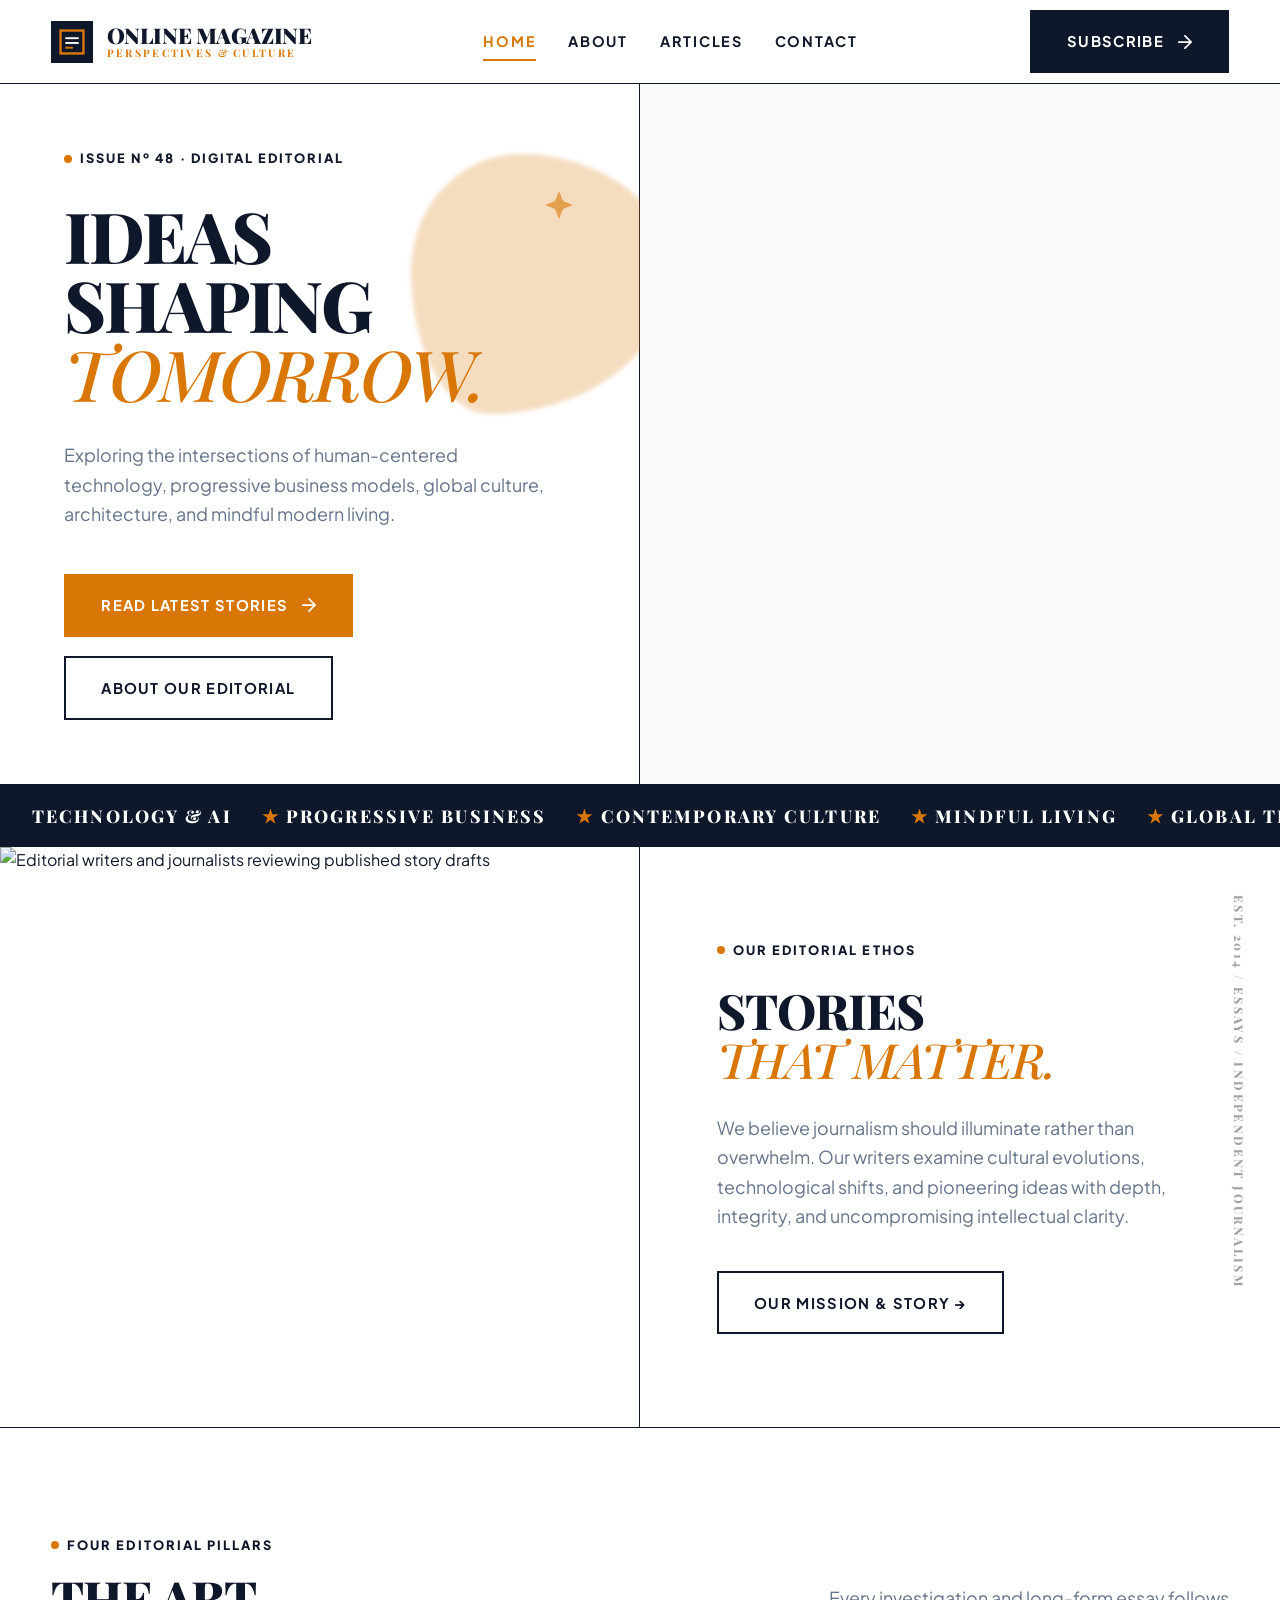
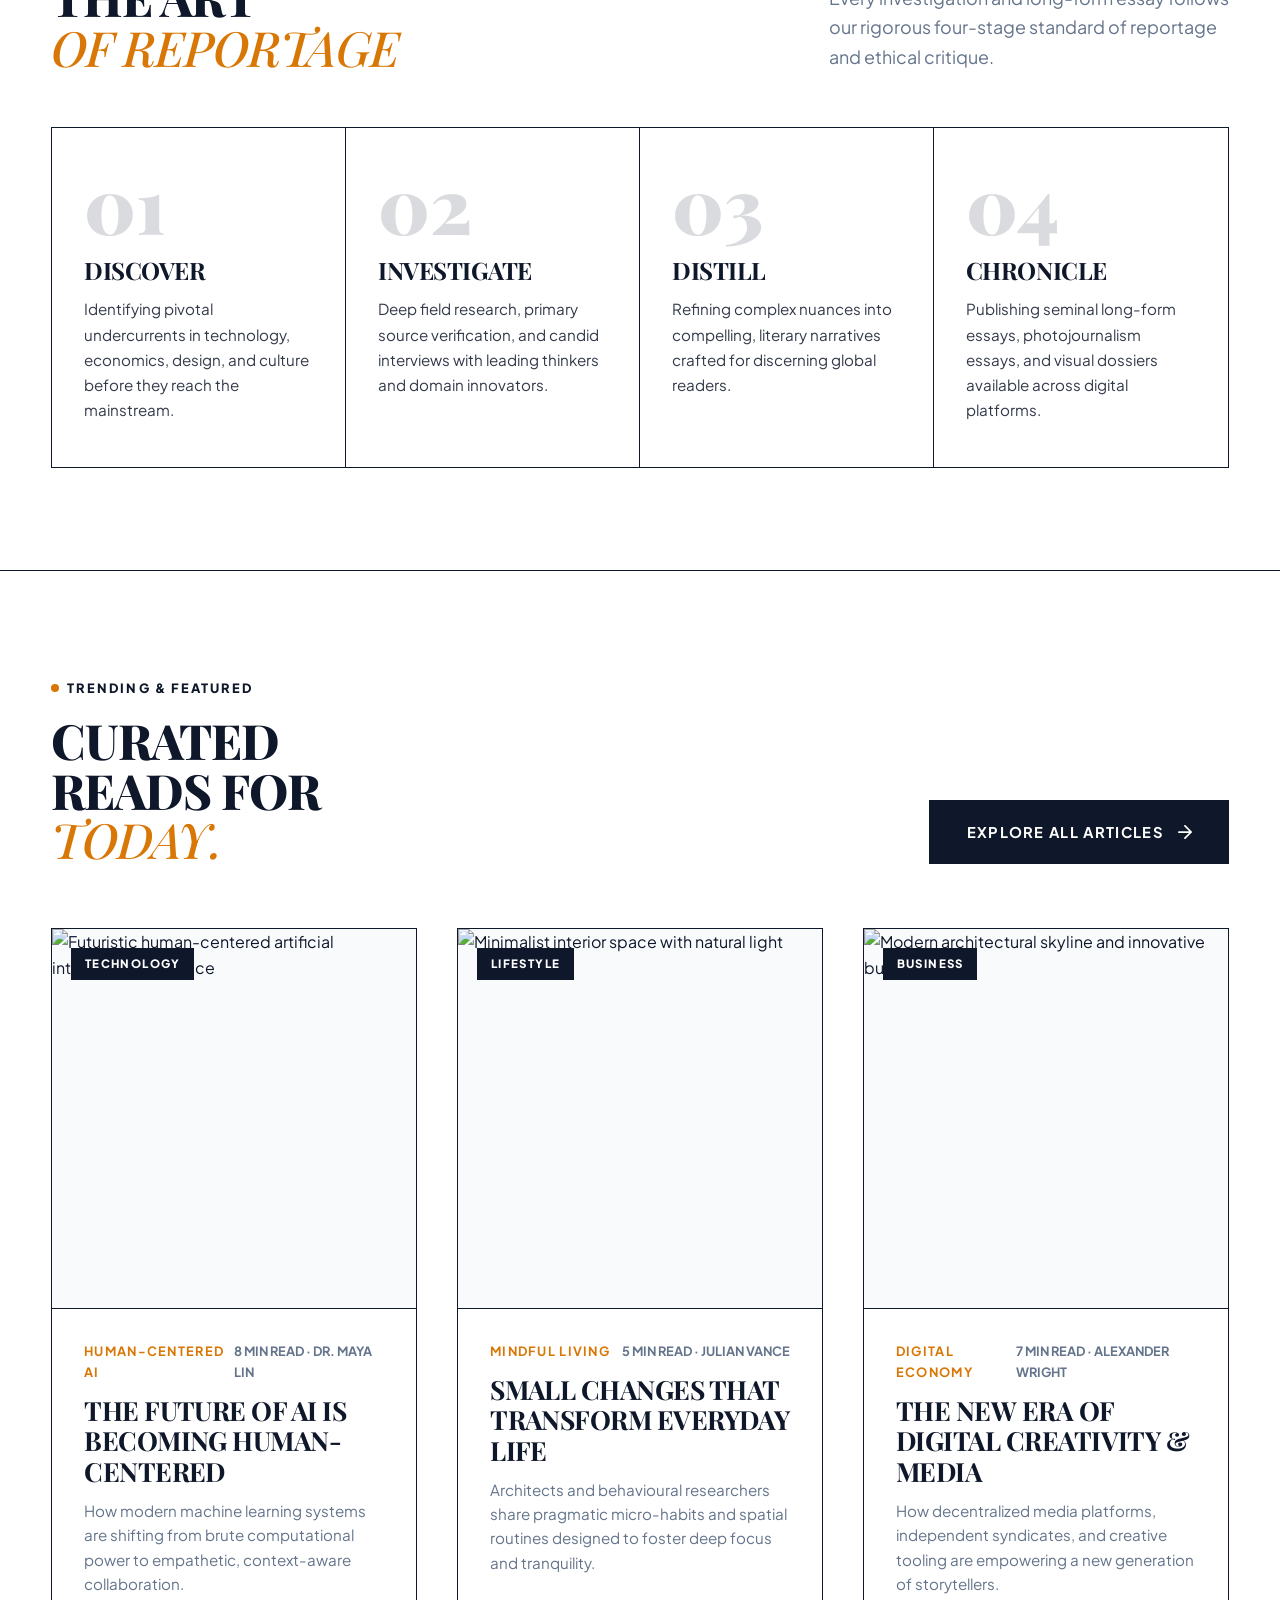
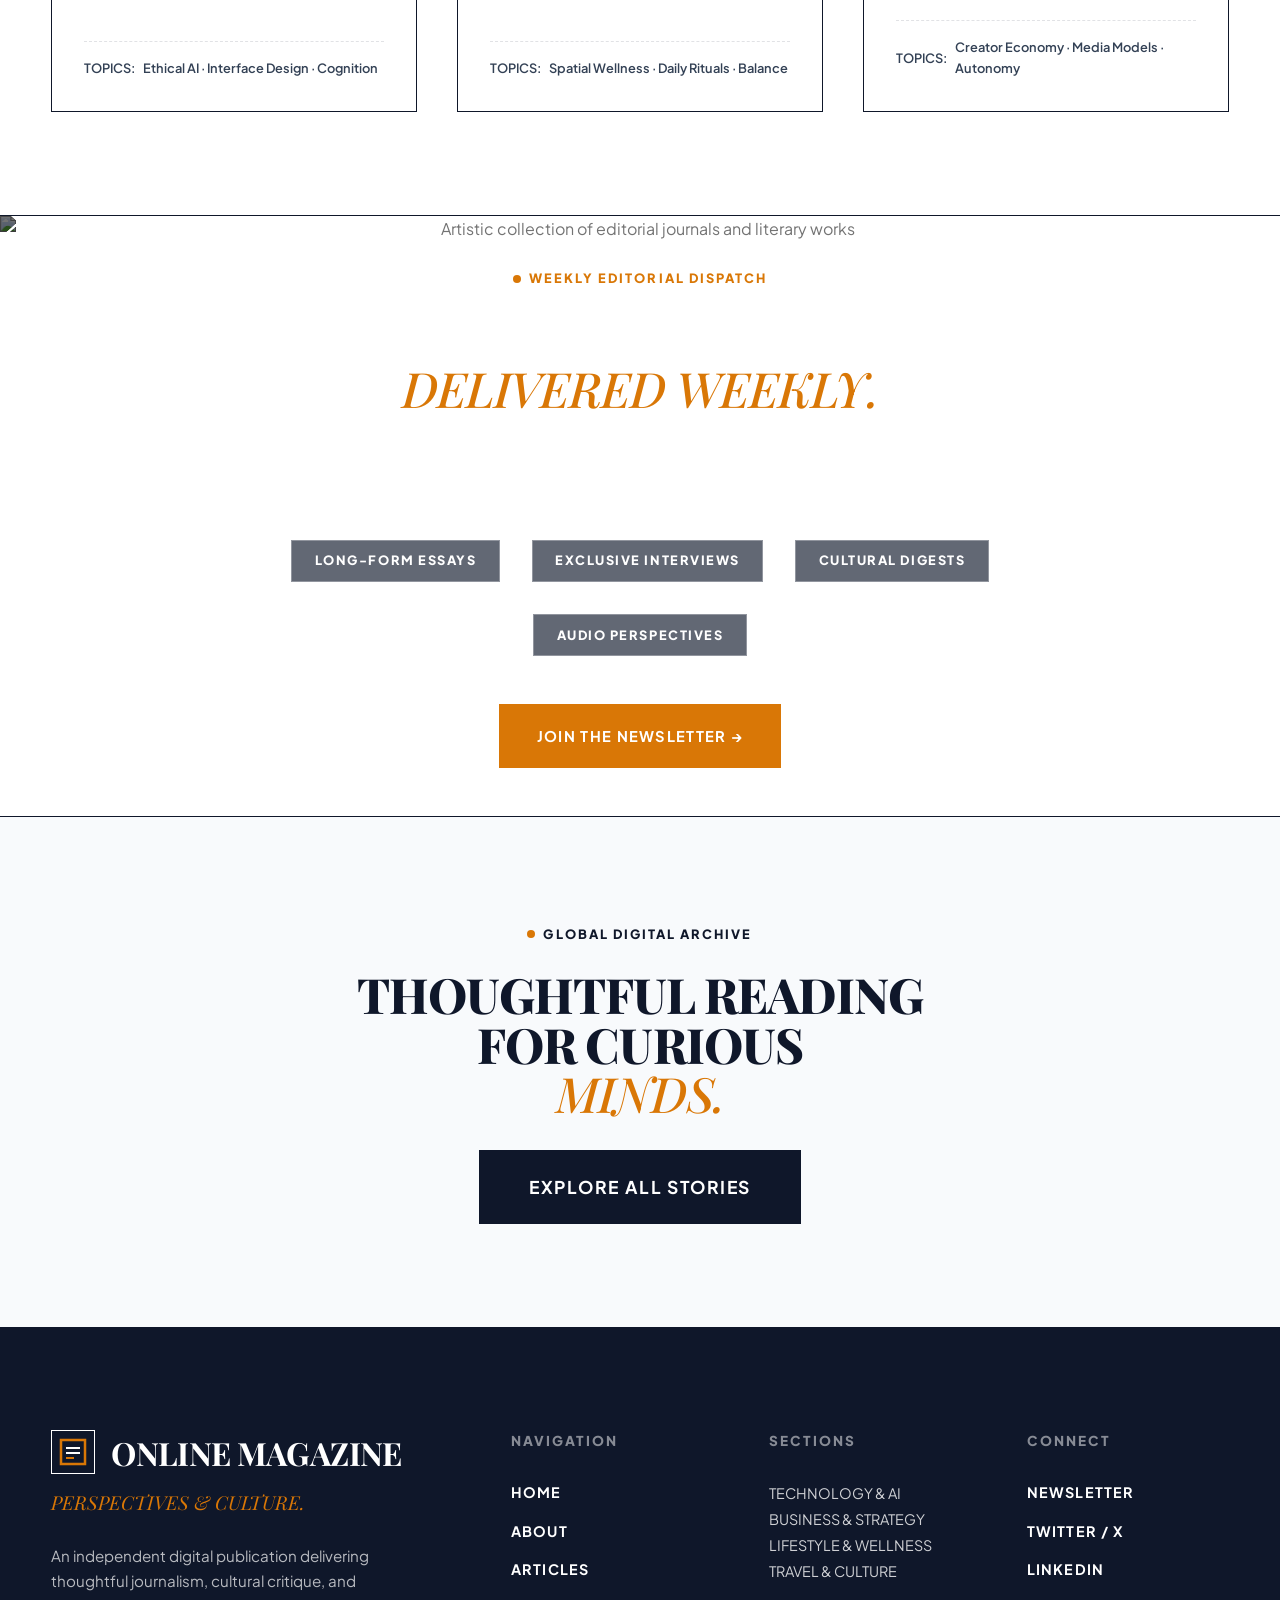
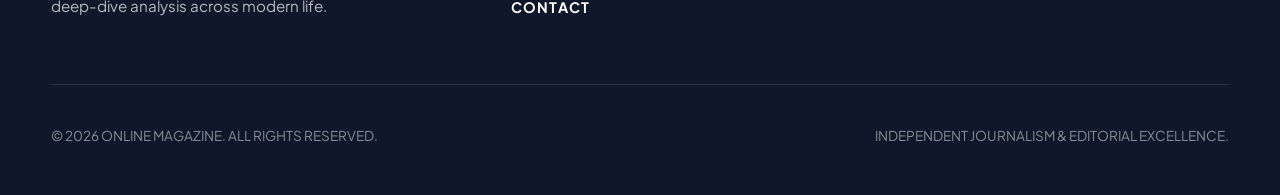
==== index.html @ 56f91c9e "Initial commit: Online Magazine website with editorial content, modern luxury styling, and interacti" ====
<!DOCTYPE html>
<html lang="en">
<head>
  <meta charset="UTF-8">
  <meta name="viewport" content="width=device-width, initial-scale=1.0">
  <title>ONLINE MAGAZINE — Thoughtful Perspectives, Culture & Modern Innovation</title>
  <meta name="description" content="Online Magazine is an independent editorial publication delivering in-depth stories, analysis, and perspectives across Technology, Business, Culture, Lifestyle, Travel, and Entertainment.">
  <meta name="keywords" content="online magazine, digital journalism, technology news, business insights, lifestyle essays, cultural critique, travel stories, entertainment">
  <meta property="og:title" content="ONLINE MAGAZINE — Ideas Shaping Tomorrow">
  <meta property="og:description" content="Thoughtful journalism and long-form essays on technology, culture, business, and modern living.">
  <meta property="og:image" content="https://images.unsplash.com/photo-1504711434969-e33886168f5c?q=80&w=1600&auto=format&fit=crop">
  <link rel="icon" type="image/svg+xml" href="data:image/svg+xml,<svg xmlns='http://www.w3.org/2000/svg' viewBox='0 0 100 100'><rect width='100' height='100' fill='%23111827'/><path d='M25 25 H75 V75 H25 Z' fill='none' stroke='%23D97706' stroke-width='8'/><line x1='35' y1='40' x2='65' y2='40' stroke='%23FFFFFF' stroke-width='6'/><line x1='35' y1='52' x2='65' y2='52' stroke='%23FFFFFF' stroke-width='6'/><line x1='35' y1='64' x2='55' y2='64' stroke='%23D97706' stroke-width='6'/></svg>">
  <link rel="stylesheet" href="assets/css/style.css">
</head>
<body>

  <!-- ==========================================================================
       GLOBAL HEADER
       ========================================================================== -->
  <header class="site-header" id="main-header">
    <div class="header-container">
      <a href="index.html" class="brand-logo" aria-label="Online Magazine Home Page">
        <div class="brand-emblem">
          <svg viewBox="0 0 44 44" fill="none" xmlns="http://www.w3.org/2000/svg">
            <rect width="44" height="44" fill="#0F172A"/>
            <rect x="10" y="10" width="24" height="24" stroke="#D97706" stroke-width="2.5" fill="none"/>
            <line x1="15" y1="18" x2="29" y2="18" stroke="#FFFFFF" stroke-width="2"/>
            <line x1="15" y1="23" x2="29" y2="23" stroke="#FFFFFF" stroke-width="2"/>
            <line x1="15" y1="28" x2="23" y2="28" stroke="#D97706" stroke-width="2"/>
          </svg>
        </div>
        <div class="brand-title">
          ONLINE MAGAZINE
          <span>PERSPECTIVES &amp; CULTURE</span>
        </div>
      </a>

      <nav class="desktop-nav" aria-label="Main Navigation">
        <a href="index.html" class="nav-link active">HOME</a>
        <a href="brewery.html" class="nav-link">ABOUT</a>
        <a href="beers.html" class="nav-link">ARTICLES</a>
        <a href="contact.html" class="nav-link">CONTACT</a>
      </nav>

      <div class="header-actions">
        <a href="contact.html" class="btn-primary">
          SUBSCRIBE
          <svg width="14" height="14" viewBox="0 0 16 16" fill="none" xmlns="http://www.w3.org/2000/svg">
            <path d="M1 8H15M15 8L8 1M15 8L8 15" stroke="currentColor" stroke-width="2" stroke-linecap="round" stroke-linejoin="round"/>
          </svg>
        </a>

        <button class="hamburger-btn" aria-label="Toggle Navigation Menu">
          <span class="bar"></span>
          <span class="bar"></span>
          <span class="bar"></span>
        </button>
      </div>
    </div>
  </header>

  <!-- MOBILE OVERLAY NAVIGATION -->
  <div class="mobile-overlay" id="mobile-nav" aria-hidden="true">
    <div class="mobile-overlay-header">
      <div class="brand-title">
        ONLINE MAGAZINE
        <span>JOURNALISM &amp; ESSAYS</span>
      </div>
      <button class="mobile-close-btn" aria-label="Close Mobile Menu">&times;</button>
    </div>

    <div class="mobile-menu-links">
      <a href="index.html" class="mobile-menu-link active">HOME</a>
      <a href="brewery.html" class="mobile-menu-link">ABOUT</a>
      <a href="beers.html" class="mobile-menu-link">ARTICLES</a>
      <a href="contact.html" class="mobile-menu-link">CONTACT</a>
      <a href="contact.html" class="btn-primary mobile-visit-btn">
        SUBSCRIBE
        <svg width="14" height="14" viewBox="0 0 16 16" fill="none" xmlns="http://www.w3.org/2000/svg">
          <path d="M1 8H15M15 8L8 1M15 8L8 15" stroke="currentColor" stroke-width="2" stroke-linecap="round" stroke-linejoin="round"/>
        </svg>
      </a>
    </div>

    <div class="mobile-overlay-footer">
      <div>EDITORIAL DESK · GLOBAL DIGITAL NETWORK</div>
      <div>INDEPENDENT JOURNALISTIC EXCELLENCE</div>
    </div>
  </div>

  <!-- ==========================================================================
       HERO SECTION
       ========================================================================== -->
  <section class="split-hero-grid">
    <div class="split-hero-left reveal-fade-up">
      <!-- Organic shape badge background -->
      <div class="hero-organic-shape"></div>

      <!-- Floating accent particle -->
      <div class="hop-particle" style="top: 15%; right: 10%;">
        <svg viewBox="0 0 32 32" fill="#D97706"><path d="M16 2 L20 12 L30 16 L20 20 L16 30 L12 20 L2 16 L12 12 Z"/></svg>
      </div>

      <div class="tag-label" style="margin-bottom: 2rem;">ISSUE Nº 48 · DIGITAL EDITORIAL</div>

      <h1 class="text-display-hero" style="margin-bottom: 2rem;">
        IDEAS<br>
        SHAPING<br>
        <span class="text-italic-accent">TOMORROW.</span>
      </h1>

      <p class="text-subhead" style="max-width: 480px; margin-bottom: 2.8rem;">
        Exploring the intersections of human-centered technology, progressive business models, global culture, architecture, and mindful modern living.
      </p>

      <div style="display: flex; gap: 1.2rem; flex-wrap: wrap;">
        <a href="beers.html" class="btn-primary btn-amber">
          READ LATEST STORIES
          <svg width="14" height="14" viewBox="0 0 16 16" fill="none" xmlns="http://www.w3.org/2000/svg">
            <path d="M1 8H15M15 8L8 1M15 8L8 15" stroke="currentColor" stroke-width="2" stroke-linecap="round" stroke-linejoin="round"/>
          </svg>
        </a>
        <a href="brewery.html" class="btn-secondary">
          ABOUT OUR EDITORIAL
        </a>
      </div>
    </div>

    <div class="split-hero-right">
      <div class="hero-img-wrap">
        <img src="https://images.unsplash.com/photo-1504711434969-e33886168f5c?q=80&w=1600&auto=format&fit=crop" alt="Modern editorial workspace with open digital magazine and journals">
      </div>
    </div>
  </section>

  <!-- MARQUEE TICKER BANNER -->
  <div class="ticker-wrap" aria-hidden="true">
    <div class="ticker-move">
      <div class="ticker-item">TECHNOLOGY &amp; AI <span>★</span> PROGRESSIVE BUSINESS <span>★</span> CONTEMPORARY CULTURE <span>★</span> MINDFUL LIVING <span>★</span> GLOBAL TRAVEL <span>★</span> DIGITAL ARTS <span>★</span></div>
      <div class="ticker-item">TECHNOLOGY &amp; AI <span>★</span> PROGRESSIVE BUSINESS <span>★</span> CONTEMPORARY CULTURE <span>★</span> MINDFUL LIVING <span>★</span> GLOBAL TRAVEL <span>★</span> DIGITAL ARTS <span>★</span></div>
    </div>
  </div>

  <!-- ==========================================================================
       EDITORIAL ETHOS SECTION (Asymmetric Split)
       ========================================================================== -->
  <section class="story-section">
    <div class="story-left">
      <img src="https://images.unsplash.com/photo-1499750310107-5fef28a66643?q=80&w=1200&auto=format&fit=crop" alt="Editorial writers and journalists reviewing published story drafts">
    </div>

    <div class="story-right reveal-fade-up">
      <div class="vertical-badge-text">EST. 2014 / ESSAYS / INDEPENDENT JOURNALISM</div>

      <div class="tag-label" style="margin-bottom: 1.5rem;">OUR EDITORIAL ETHOS</div>
      <h2 class="text-display-large" style="margin-bottom: 1.8rem;">
        STORIES<br>
        <span class="text-italic-accent">THAT MATTER.</span>
      </h2>

      <p class="text-subhead" style="margin-bottom: 2.5rem; max-width: 520px;">
        We believe journalism should illuminate rather than overwhelm. Our writers examine cultural evolutions, technological shifts, and pioneering ideas with depth, integrity, and uncompromising intellectual clarity.
      </p>

      <div>
        <a href="brewery.html" class="btn-secondary">
          OUR MISSION &amp; STORY &rarr;
        </a>
      </div>
    </div>
  </section>

  <!-- ==========================================================================
       THE ART OF JOURNALISM (Process 01 - 04)
       ========================================================================== -->
  <section class="process-section">
    <div class="process-header reveal-fade-up">
      <div>
        <div class="tag-label" style="margin-bottom: 1rem;">FOUR EDITORIAL PILLARS</div>
        <h2 class="text-display-large">
          THE ART<br>
          <span class="text-italic-accent">OF REPORTAGE</span>
        </h2>
      </div>

      <p class="text-subhead" style="max-width: 400px;">
        Every investigation and long-form essay follows our rigorous four-stage standard of reportage and ethical critique.
      </p>
    </div>

    <div class="process-grid reveal-stagger">
      <div class="process-card">
        <div class="editorial-number">01</div>
        <h3>DISCOVER</h3>
        <p>Identifying pivotal undercurrents in technology, economics, design, and culture before they reach the mainstream.</p>
      </div>

      <div class="process-card">
        <div class="editorial-number">02</div>
        <h3>INVESTIGATE</h3>
        <p>Deep field research, primary source verification, and candid interviews with leading thinkers and domain innovators.</p>
      </div>

      <div class="process-card">
        <div class="editorial-number">03</div>
        <h3>DISTILL</h3>
        <p>Refining complex nuances into compelling, literary narratives crafted for discerning global readers.</p>
      </div>

      <div class="process-card">
        <div class="editorial-number">04</div>
        <h3>CHRONICLE</h3>
        <p>Publishing seminal long-form essays, photojournalism essays, and visual dossiers available across digital platforms.</p>
      </div>
    </div>
  </section>

  <!-- ==========================================================================
       FEATURED STORIES SECTION
       ========================================================================== -->
  <section class="beers-section">
    <div class="beers-header-wrap reveal-fade-up">
      <div>
        <div class="tag-label" style="margin-bottom: 1rem;">TRENDING &amp; FEATURED</div>
        <h2 class="text-display-large">
          CURATED<br>
          READS FOR<br>
          <span class="text-italic-accent">TODAY.</span>
        </h2>
      </div>

      <a href="beers.html" class="btn-primary">
        EXPLORE ALL ARTICLES
        <svg width="14" height="14" viewBox="0 0 16 16" fill="none" xmlns="http://www.w3.org/2000/svg">
          <path d="M1 8H15M15 8L8 1M15 8L8 15" stroke="currentColor" stroke-width="2" stroke-linecap="round" stroke-linejoin="round"/>
        </svg>
      </a>
    </div>

    <div class="featured-beers-grid reveal-stagger">
      <!-- Article Card 1 -->
      <article class="beer-card">
        <div class="beer-card-img-wrap">
          <span class="beer-badge">TECHNOLOGY</span>
          <img src="https://images.unsplash.com/photo-1485827404703-89b55fcc595e?q=80&w=1200&auto=format&fit=crop" alt="Futuristic human-centered artificial intelligence interface">
        </div>
        <div class="beer-card-body">
          <div class="beer-meta-row">
            <span class="beer-style">HUMAN-CENTERED AI</span>
            <span class="beer-specs">8 MIN READ · DR. MAYA LIN</span>
          </div>
          <h3 class="beer-card-title">THE FUTURE OF AI IS BECOMING HUMAN-CENTERED</h3>
          <p class="beer-card-desc">How modern machine learning systems are shifting from brute computational power to empathetic, context-aware collaboration.</p>
          <div class="tasting-notes-tag">
            <span>TOPICS:</span> Ethical AI · Interface Design · Cognition
          </div>
        </div>
      </article>

      <!-- Article Card 2 -->
      <article class="beer-card">
        <div class="beer-card-img-wrap">
          <span class="beer-badge">LIFESTYLE</span>
          <img src="https://images.unsplash.com/photo-1513694203232-719a280e022f?q=80&w=1200&auto=format&fit=crop" alt="Minimalist interior space with natural light">
        </div>
        <div class="beer-card-body">
          <div class="beer-meta-row">
            <span class="beer-style">MINDFUL LIVING</span>
            <span class="beer-specs">5 MIN READ · JULIAN VANCE</span>
          </div>
          <h3 class="beer-card-title">SMALL CHANGES THAT TRANSFORM EVERYDAY LIFE</h3>
          <p class="beer-card-desc">Architects and behavioural researchers share pragmatic micro-habits and spatial routines designed to foster deep focus and tranquility.</p>
          <div class="tasting-notes-tag">
            <span>TOPICS:</span> Spatial Wellness · Daily Rituals · Balance
          </div>
        </div>
      </article>

      <!-- Article Card 3 -->
      <article class="beer-card">
        <div class="beer-card-img-wrap">
          <span class="beer-badge">BUSINESS</span>
          <img src="https://images.unsplash.com/photo-1486406146926-c627a92ad1ab?q=80&w=1200&auto=format&fit=crop" alt="Modern architectural skyline and innovative business hub">
        </div>
        <div class="beer-card-body">
          <div class="beer-meta-row">
            <span class="beer-style">DIGITAL ECONOMY</span>
            <span class="beer-specs">7 MIN READ · ALEXANDER WRIGHT</span>
          </div>
          <h3 class="beer-card-title">THE NEW ERA OF DIGITAL CREATIVITY &amp; MEDIA</h3>
          <p class="beer-card-desc">How decentralized media platforms, independent syndicates, and creative tooling are empowering a new generation of storytellers.</p>
          <div class="tasting-notes-tag">
            <span>TOPICS:</span> Creator Economy · Media Models · Autonomy
          </div>
        </div>
      </article>
    </div>
  </section>

  <!-- ==========================================================================
       NEWSLETTER & SUNDAY EDITION BANNER
       ========================================================================== -->
  <section class="experience-banner">
    <img src="https://images.unsplash.com/photo-1457369804613-52c61a468e7d?q=80&w=1600&auto=format&fit=crop" alt="Artistic collection of editorial journals and literary works" class="experience-banner-bg">
    <div class="experience-content reveal-fade-up">
      <div class="tag-label" style="color: var(--color-amber); margin-bottom: 1.5rem;">WEEKLY EDITORIAL DISPATCH</div>
      <h2 class="text-display-large">
        CURATED INSIGHTS.<br>
        <span class="text-italic-accent">DELIVERED WEEKLY.</span>
      </h2>
      <p>
        Join over 85,000 thinkers, founders, and designers receiving our Sunday morning dispatch of seminal essays, reading lists, and cultural analysis.
      </p>

      <div class="experience-features-grid">
        <span class="exp-feature-pill">LONG-FORM ESSAYS</span>
        <span class="exp-feature-pill">EXCLUSIVE INTERVIEWS</span>
        <span class="exp-feature-pill">CULTURAL DIGESTS</span>
        <span class="exp-feature-pill">AUDIO PERSPECTIVES</span>
      </div>

      <a href="contact.html" class="btn-primary btn-amber">
        JOIN THE NEWSLETTER &rarr;
      </a>
    </div>
  </section>

  <!-- ==========================================================================
       FINAL EDITORIAL CTA SECTION
       ========================================================================== -->
  <section style="padding: var(--section-padding) 2rem; text-align: center; border-bottom: 1px solid var(--border-dark); background-color: var(--bg-cream-dark); position: relative; overflow: hidden;">
    <div style="max-width: 900px; margin: 0 auto;" class="reveal-fade-up">
      <div class="tag-label" style="margin-bottom: 1.5rem;">GLOBAL DIGITAL ARCHIVE</div>
      <h2 class="text-display-large" style="margin-bottom: 2rem;">
        THOUGHTFUL READING<br>
        FOR CURIOUS<br>
        <span class="text-italic-accent">MINDS.</span>
      </h2>
      <a href="beers.html" class="btn-primary" style="padding: 1.3rem 3rem; font-size: 1.1rem;">
        EXPLORE ALL STORIES
      </a>
    </div>
  </section>

  <!-- ==========================================================================
       EDITORIAL FOOTER
       ========================================================================== -->
  <footer class="global-footer">
    <div class="footer-top-grid">
      <div>
        <div class="footer-brand">
          <div class="brand-emblem">
            <svg viewBox="0 0 44 44" fill="none" xmlns="http://www.w3.org/2000/svg">
              <rect width="44" height="44" stroke="#FFFFFF" stroke-width="2" fill="#0F172A"/>
              <rect x="10" y="10" width="24" height="24" stroke="#D97706" stroke-width="2.5" fill="none"/>
              <line x1="15" y1="18" x2="29" y2="18" stroke="#FFFFFF" stroke-width="2"/>
              <line x1="15" y1="23" x2="29" y2="23" stroke="#FFFFFF" stroke-width="2"/>
              <line x1="15" y1="28" x2="23" y2="28" stroke="#D97706" stroke-width="2"/>
            </svg>
          </div>
          <h2 class="footer-brand-title">ONLINE MAGAZINE</h2>
        </div>
        <div class="footer-tagline">PERSPECTIVES &amp; CULTURE.</div>
        <p style="margin-top: 1.5rem; color: rgba(255,255,255,0.7); max-width: 320px; font-size: 0.95rem;">
          An independent digital publication delivering thoughtful journalism, cultural critique, and deep-dive analysis across modern life.
        </p>
      </div>

      <div>
        <div class="footer-col-title">NAVIGATION</div>
        <div class="footer-links-list">
          <a href="index.html" class="footer-link">HOME</a>
          <a href="brewery.html" class="footer-link">ABOUT</a>
          <a href="beers.html" class="footer-link">ARTICLES</a>
          <a href="contact.html" class="footer-link">CONTACT</a>
        </div>
      </div>

      <div>
        <div class="footer-col-title">SECTIONS</div>
        <div style="font-size: 0.9rem; color: rgba(255,255,255,0.8); line-height: 1.8;">
          TECHNOLOGY &amp; AI<br>
          BUSINESS &amp; STRATEGY<br>
          LIFESTYLE &amp; WELLNESS<br>
          TRAVEL &amp; CULTURE
        </div>
      </div>

      <div>
        <div class="footer-col-title">CONNECT</div>
        <div class="footer-links-list">
          <a href="contact.html" class="footer-link">NEWSLETTER</a>
          <a href="#" class="footer-link" onclick="return false;">TWITTER / X</a>
          <a href="#" class="footer-link" onclick="return false;">LINKEDIN</a>
        </div>
      </div>
    </div>

    <div class="footer-bottom">
      <div>&copy; 2026 ONLINE MAGAZINE. ALL RIGHTS RESERVED.</div>
      <div>INDEPENDENT JOURNALISM &amp; EDITORIAL EXCELLENCE.</div>
    </div>
  </footer>

  <!-- BACK TO TOP BUTTON -->
  <button class="back-to-top-btn" id="backToTopBtn" aria-label="Scroll back to top of page">
    <svg width="20" height="20" viewBox="0 0 24 24" fill="none" xmlns="http://www.w3.org/2000/svg">
      <path d="M12 19V5M12 5L5 12M12 5L19 12" stroke="currentColor" stroke-width="2.5" stroke-linecap="round" stroke-linejoin="round"/>
    </svg>
  </button>

  <script src="assets/js/main.js"></script>
</body>
</html>
---- assets/css/style.css ----
/* ==========================================================================
   ONLINE MAGAZINE — MODERN LUXURY EDITORIAL DESIGN SYSTEM
   Brand Colors:
   - Primary (Slate Black): #0F172A
   - Secondary (Slate Gray): #334155
   - Accent (Warm Ochre): #D97706
   - Accent Hover: #B45309
   - Highlight (Warm Amber): #F59E0B
   - Background (Crisp White): #FFFFFF
   - Soft Background (Slate White): #F8FAFC
   - Main Text: #0F172A
   - Muted Text: #64748B
   ========================================================================== */

/* --------------------------------------------------------------------------
   0. GOOGLE FONTS & RESET
   -------------------------------------------------------------------------- */
@import url('https://fonts.googleapis.com/css2?family=Playfair+Display:ital,wght@0,400..900;1,400..900&family=Plus+Jakarta+Sans:ital,wght@0,300..800;1,300..800&display=swap');

:root {
  /* Color Tokens */
  --bg-cream: #FFFFFF;
  --bg-cream-dark: #F8FAFC;
  --color-charcoal: #0F172A;
  --color-charcoal-light: #334155;
  --color-amber: #D97706;
  --color-amber-hover: #B45309;
  --color-brown: #334155;
  --color-hop-green: #F59E0B;
  --color-white: #FFFFFF;
  --color-muted: #64748B;
  --border-dark: #0F172A;
  --border-light: rgba(15, 23, 42, 0.12);

  /* Typography Tokens */
  --font-heading: 'Playfair Display', Georgia, 'Times New Roman', serif;
  --font-body: 'Plus Jakarta Sans', -apple-system, BlinkMacSystemFont, 'Segoe UI', Roboto, sans-serif;
  --font-accent: 'Playfair Display', Georgia, serif;
  --font-ui: 'Plus Jakarta Sans', -apple-system, BlinkMacSystemFont, sans-serif;

  /* Spacing Tokens */
  --header-height: 84px;
  --section-padding: clamp(60px, 8vw, 120px);
  --container-max: 1440px;

  /* Transitions */
  --transition-fast: 0.2s cubic-bezier(0.16, 1, 0.3, 1);
  --transition-smooth: 0.4s cubic-bezier(0.16, 1, 0.3, 1);
  --transition-slow: 0.8s cubic-bezier(0.16, 1, 0.3, 1);
}

*, *::before, *::after {
  box-sizing: border-box;
  margin: 0;
  padding: 0;
}

html {
  scroll-behavior: smooth;
  font-size: 16px;
  overflow-x: clip;
}

body {
  background-color: var(--bg-cream);
  color: var(--color-charcoal);
  font-family: var(--font-body);
  font-weight: 400;
  line-height: 1.65;
  overflow-x: clip;
  -webkit-font-smoothing: antialiased;
  -moz-osx-font-smoothing: grayscale;
  position: relative;
}

/* Custom Selection */
::selection {
  background-color: var(--color-amber);
  color: #FFFFFF;
}

img {
  max-width: 100%;
  height: auto;
  display: block;
}

a {
  color: inherit;
  text-decoration: none;
  transition: color var(--transition-fast);
}

ul, ol {
  list-style: none;
}

button {
  font-family: inherit;
  cursor: pointer;
  border: none;
  background: none;
}

/* --------------------------------------------------------------------------
   1. TYPOGRAPHY & HYPER-EDITORIAL STYLES
   -------------------------------------------------------------------------- */
h1, h2, h3, h4, h5, h6 {
  font-family: var(--font-heading);
  color: var(--color-charcoal);
  font-weight: 700;
  line-height: 1.05;
  letter-spacing: -0.02em;
  text-transform: uppercase;
}

.text-display-hero {
  font-size: clamp(2.5rem, 5.5vw, 5.25rem);
  font-weight: 800;
  line-height: 0.98;
  letter-spacing: -0.03em;
}

.text-display-large {
  font-size: clamp(2rem, 3.8vw, 3.75rem);
  font-weight: 800;
  line-height: 1.02;
  letter-spacing: -0.02em;
}

.text-display-medium {
  font-size: clamp(1.75rem, 2.8vw, 2.75rem);
  font-weight: 700;
  line-height: 1.05;
}

.text-display-small {
  font-size: clamp(1.4rem, 2.5vw, 2.2rem);
  font-weight: 700;
  line-height: 1.15;
}

.text-italic-accent {
  font-family: var(--font-accent);
  font-style: italic;
  font-weight: 500;
  text-transform: none;
  color: var(--color-amber);
}

.text-subhead {
  font-size: clamp(1.05rem, 1.4vw, 1.35rem);
  font-weight: 400;
  color: var(--color-muted);
  line-height: 1.65;
}

.tag-label {
  font-family: var(--font-ui);
  font-size: 0.8rem;
  font-weight: 800;
  text-transform: uppercase;
  letter-spacing: 0.16em;
  display: inline-flex;
  align-items: center;
  gap: 0.5rem;
}

.tag-label::before {
  content: '';
  display: inline-block;
  width: 8px;
  height: 8px;
  background-color: var(--color-amber);
  border-radius: 50%;
}

.editorial-number {
  font-family: var(--font-heading);
  font-weight: 900;
  font-size: clamp(3.5rem, 6vw, 7.5rem);
  line-height: 0.8;
  color: var(--color-charcoal);
  opacity: 0.15;
  transition: opacity var(--transition-smooth);
}

/* --------------------------------------------------------------------------
   2. BUTTONS & UI COMPONENTS
   -------------------------------------------------------------------------- */
.btn-primary {
  display: inline-flex;
  align-items: center;
  justify-content: center;
  gap: 0.85rem;
  padding: 1.1rem 2.2rem;
  background-color: var(--color-charcoal);
  color: #FFFFFF;
  font-family: var(--font-ui);
  font-size: 0.92rem;
  font-weight: 700;
  text-transform: uppercase;
  letter-spacing: 0.09em;
  border: 2px solid var(--color-charcoal);
  border-radius: 0px;
  position: relative;
  overflow: hidden;
  z-index: 1;
  transition: color var(--transition-smooth), transform var(--transition-fast);
}

.btn-primary::before {
  content: '';
  position: absolute;
  top: 0;
  left: 0;
  width: 100%;
  height: 100%;
  background-color: var(--color-amber);
  transform: scaleX(0);
  transform-origin: right;
  transition: transform var(--transition-smooth);
  z-index: -1;
}

.btn-primary:hover {
  color: #FFFFFF;
  transform: translateY(-2px);
}

.btn-primary:hover::before {
  transform: scaleX(1);
  transform-origin: left;
}

.btn-primary svg {
  transition: transform var(--transition-fast);
}

.btn-primary:hover svg {
  transform: translateX(5px);
}

.btn-secondary {
  display: inline-flex;
  align-items: center;
  justify-content: center;
  gap: 0.85rem;
  padding: 1.1rem 2.2rem;
  background-color: transparent;
  color: var(--color-charcoal);
  font-family: var(--font-ui);
  font-size: 0.92rem;
  font-weight: 700;
  text-transform: uppercase;
  letter-spacing: 0.09em;
  border: 2px solid var(--color-charcoal);
  border-radius: 0px;
  position: relative;
  z-index: 1;
  transition: background-color var(--transition-fast), color var(--transition-fast), transform var(--transition-fast);
}

.btn-secondary:hover {
  background-color: var(--color-charcoal);
  color: #FFFFFF;
  transform: translateY(-2px);
}

.btn-secondary svg {
  transition: transform var(--transition-fast);
}

.btn-secondary:hover svg {
  transform: translateX(5px);
}

.btn-amber {
  background-color: var(--color-amber);
  color: #FFFFFF;
  border-color: var(--color-amber);
}

.btn-amber::before {
  background-color: var(--color-charcoal);
}

.btn-amber:hover {
  color: #FFFFFF;
}

/* --------------------------------------------------------------------------
   3. GLOBAL HEADER & NAVIGATION
   -------------------------------------------------------------------------- */
.site-header {
  position: sticky;
  top: 0;
  left: 0;
  width: 100%;
  height: var(--header-height);
  background-color: var(--bg-cream);
  border-bottom: 1px solid var(--border-dark);
  z-index: 1000;
  display: flex;
  align-items: center;
  transition: background-color var(--transition-fast), box-shadow var(--transition-fast), backdrop-filter var(--transition-fast), border-color var(--transition-fast);
  will-change: transform, box-shadow;
}

.site-header.is-scrolled {
  background-color: rgba(255, 255, 255, 0.96);
  backdrop-filter: blur(12px);
  -webkit-backdrop-filter: blur(12px);
  box-shadow: 0 8px 30px rgba(17, 24, 39, 0.08);
}

.header-container {
  width: 100%;
  max-width: var(--container-max);
  margin: 0 auto;
  padding: 0 clamp(1rem, 4vw, 3.5rem);
  display: flex;
  align-items: center;
  justify-content: space-between;
}

/* Custom SVG Emblem + Logo */
.brand-logo {
  display: flex;
  align-items: center;
  gap: 0.85rem;
  text-transform: uppercase;
  white-space: nowrap;
  flex-shrink: 0;
}

.brand-emblem {
  width: 42px;
  height: 42px;
  display: flex;
  align-items: center;
  justify-content: center;
  flex-shrink: 0;
}

.brand-emblem svg {
  width: 100%;
  height: 100%;
}

.brand-title {
  font-family: var(--font-heading);
  font-weight: 900;
  font-size: 1.35rem;
  letter-spacing: -0.02em;
  color: var(--color-charcoal);
  line-height: 1;
  white-space: nowrap;
}

.brand-title span {
  display: block;
  font-size: 0.65rem;
  letter-spacing: 0.22em;
  color: var(--color-amber);
  font-weight: 700;
  margin-top: 2px;
}

/* Desktop Nav */
.desktop-nav {
  display: flex;
  align-items: center;
  gap: clamp(1.2rem, 2.5vw, 2.8rem);
  flex-shrink: 0;
}

.nav-link {
  font-family: var(--font-ui);
  font-size: 0.9rem;
  font-weight: 700;
  text-transform: uppercase;
  letter-spacing: 0.12em;
  color: var(--color-charcoal);
  position: relative;
  padding: 0.5rem 0;
  white-space: nowrap;
}

.nav-link::after {
  content: '';
  position: absolute;
  bottom: 0;
  left: 0;
  width: 100%;
  height: 2px;
  background-color: var(--color-amber);
  transform: scaleX(0);
  transform-origin: right;
  transition: transform var(--transition-fast);
}

.nav-link:hover::after,
.nav-link.active::after {
  transform: scaleX(1);
  transform-origin: left;
}

.nav-link.active {
  color: var(--color-amber);
}

/* Header Right Actions */
.header-actions {
  display: flex;
  align-items: center;
  gap: 1.2rem;
  flex-shrink: 0;
}

.hamburger-btn {
  display: none;
  width: 48px;
  height: 48px;
  border: 1px solid var(--border-dark);
  background: var(--bg-cream);
  flex-direction: column;
  justify-content: center;
  align-items: center;
  gap: 6px;
  cursor: pointer;
  flex-shrink: 0;
  transition: background-color var(--transition-fast), border-color var(--transition-fast);
}

.hamburger-btn:hover {
  background-color: var(--color-charcoal);
}

.hamburger-btn:hover .bar {
  background-color: var(--bg-cream);
}

.hamburger-btn .bar {
  width: 22px;
  height: 2px;
  background-color: var(--color-charcoal);
  transition: transform var(--transition-fast), opacity var(--transition-fast), background-color var(--transition-fast);
}

/* Hamburger active state */
.hamburger-btn.is-active .bar:nth-child(1) {
  transform: translateY(8px) rotate(45deg);
}

.hamburger-btn.is-active .bar:nth-child(2) {
  opacity: 0;
}

.hamburger-btn.is-active .bar:nth-child(3) {
  transform: translateY(-8px) rotate(-45deg);
}

/* Mobile Nav Overlay */
.mobile-overlay {
  position: fixed;
  top: 0;
  left: 0;
  right: 0;
  bottom: 0;
  width: 100%;
  height: 100%;
  background-color: var(--color-charcoal);
  color: var(--bg-cream);
  z-index: 2000;
  display: flex;
  flex-direction: column;
  justify-content: space-between;
  padding: 2rem 2rem 3rem 2rem;
  opacity: 0;
  visibility: hidden;
  pointer-events: none;
  transition: opacity var(--transition-smooth), visibility var(--transition-smooth);
}

.mobile-overlay.is-open {
  opacity: 1;
  visibility: visible;
  pointer-events: all;
}

.mobile-overlay-header {
  display: flex;
  align-items: center;
  justify-content: space-between;
  border-bottom: 1px solid rgba(255, 255, 255, 0.15);
  padding-bottom: 1.25rem;
}

.mobile-overlay-header .brand-title {
  color: var(--bg-cream);
}

.mobile-close-btn {
  width: 48px;
  height: 48px;
  border: 1px solid rgba(255, 255, 255, 0.3);
  color: var(--bg-cream);
  display: flex;
  align-items: center;
  justify-content: center;
  font-size: 1.5rem;
  cursor: pointer;
  transition: background-color var(--transition-fast), color var(--transition-fast), border-color var(--transition-fast);
}

.mobile-close-btn:hover {
  background-color: var(--color-amber);
  color: var(--color-charcoal);
  border-color: var(--color-amber);
}

.mobile-menu-links {
  display: flex;
  flex-direction: column;
  gap: 1.5rem;
  margin: 2.5rem 0 auto 0;
}

.mobile-menu-link {
  font-family: var(--font-heading);
  font-size: clamp(1.75rem, 5vw, 2.75rem);
  font-weight: 800;
  text-transform: uppercase;
  letter-spacing: 0.05em;
  color: var(--bg-cream);
  line-height: 1.2;
  transition: color var(--transition-fast), transform var(--transition-fast);
  display: inline-flex;
  align-items: center;
}

.mobile-menu-link:hover,
.mobile-menu-link.active {
  color: var(--color-amber);
  transform: translateX(10px);
}

.mobile-visit-btn {
  margin-top: 1rem;
  align-self: flex-start;
  font-size: 0.9rem;
  padding: 0.85rem 1.6rem;
  box-shadow: 4px 4px 0px rgba(255, 255, 255, 0.2);
  transition: transform var(--transition-fast), background-color var(--transition-fast), color var(--transition-fast), box-shadow var(--transition-fast);
}

.mobile-visit-btn:hover {
  transform: translateY(-2px);
  box-shadow: 6px 6px 0px var(--color-amber);
}

.mobile-overlay-footer {
  border-top: 1px solid rgba(255, 255, 255, 0.15);
  padding-top: 2rem;
  display: flex;
  flex-wrap: wrap;
  justify-content: space-between;
  gap: 1rem;
  font-size: 0.9rem;
  color: rgba(255, 255, 255, 0.7);
}

.philosophy-grid {
  display: grid;
  grid-template-columns: repeat(3, 1fr);
  gap: 2.5rem;
}

@media (max-width: 1024px) {
  .philosophy-grid {
    grid-template-columns: repeat(2, 1fr);
    gap: 2rem;
  }
}

@media (max-width: 768px) {
  .philosophy-grid {
    grid-template-columns: 1fr;
    gap: 1.75rem;
  }
}

/* --------------------------------------------------------------------------
   4. LAYOUT UTILITIES & ASYMMETRIC BORDER SYSTEM
   -------------------------------------------------------------------------- */
.container-full {
  width: 100%;
  max-width: var(--container-max);
  margin: 0 auto;
}

.border-grid-top {
  border-top: 1px solid var(--border-dark);
}

.border-grid-bottom {
  border-bottom: 1px solid var(--border-dark);
}

.border-grid-left {
  border-left: 1px solid var(--border-dark);
}

.border-grid-right {
  border-right: 1px solid var(--border-dark);
}

/* Editorial Split Layout & Subpage Heroes */
.split-hero-grid,
.subpage-hero-grid {
  display: grid;
  grid-template-columns: 1fr 1fr;
  min-height: calc(85vh - var(--header-height));
  border-bottom: 1px solid var(--border-dark);
}

.split-hero-left,
.subpage-hero-left {
  padding: clamp(2.5rem, 5vw, 5.5rem);
  display: flex;
  flex-direction: column;
  justify-content: center;
  border-right: 1px solid var(--border-dark);
  position: relative;
  background-color: var(--bg-cream);
}

.split-hero-right,
.subpage-hero-right {
  position: relative;
  overflow: hidden;
  display: flex;
  align-items: center;
  justify-content: center;
  background-color: var(--bg-cream-dark);
}

.hero-img-wrap {
  position: relative;
  width: 100%;
  height: 100%;
  min-height: 480px;
  overflow: hidden;
}

.hero-img-wrap img {
  width: 100%;
  height: 100%;
  object-fit: cover;
  transform: scale(1.08);
  transition: transform 1.2s cubic-bezier(0.16, 1, 0.3, 1), filter 0.8s ease;
}

.hero-img-wrap:hover img {
  transform: scale(1);
}

/* Organic Amber Circle Badge in Hero */
.hero-organic-shape {
  position: absolute;
  top: 10%;
  right: -5%;
  width: 260px;
  height: 260px;
  background: var(--color-amber);
  border-radius: 42% 58% 70% 30% / 45% 45% 55% 55%;
  opacity: 0.25;
  filter: blur(2px);
  z-index: 1;
  pointer-events: none;
  animation: organicRotate 22s infinite linear;
}

@keyframes organicRotate {
  0% { transform: rotate(0deg) scale(1); }
  50% { transform: rotate(180deg) scale(1.1); }
  100% { transform: rotate(360deg) scale(1); }
}

/* Floating Hop/Grain Particle Element */
.hop-particle {
  position: absolute;
  width: 32px;
  height: 32px;
  pointer-events: none;
  opacity: 0.6;
  z-index: 2;
  animation: floatParticle 8s ease-in-out infinite alternate;
}

@keyframes floatParticle {
  0% { transform: translateY(0px) rotate(0deg); }
  100% { transform: translateY(-25px) rotate(15deg); }
}

/* Ticker Marquee Bar */
.ticker-wrap {
  width: 100%;
  background-color: var(--color-charcoal);
  color: var(--bg-cream);
  overflow: hidden;
  padding: 1rem 0;
  border-bottom: 1px solid var(--border-dark);
  white-space: nowrap;
}

.ticker-move {
  display: inline-block;
  white-space: nowrap;
  animation: tickerMove 28s linear infinite;
}

.ticker-item {
  display: inline-block;
  font-family: var(--font-heading);
  font-weight: 800;
  font-size: 1.1rem;
  letter-spacing: 0.12em;
  text-transform: uppercase;
  padding: 0 2rem;
}

.ticker-item span {
  color: var(--color-amber);
  margin-left: 1.5rem;
}

@keyframes tickerMove {
  0% { transform: translateX(0); }
  100% { transform: translateX(-50%); }
}

/* --------------------------------------------------------------------------
   5. BREWERY STORY & PHILOSOPHY SECTIONS
   -------------------------------------------------------------------------- */
.story-section {
  display: grid;
  grid-template-columns: 1fr 1fr;
  border-bottom: 1px solid var(--border-dark);
}

.story-left {
  position: relative;
  min-height: 580px;
  border-right: 1px solid var(--border-dark);
  overflow: hidden;
}

.story-left img {
  width: 100%;
  height: 100%;
  object-fit: cover;
  transition: transform 0.8s ease;
}

.story-left:hover img {
  transform: scale(1.05);
}

.story-right {
  padding: clamp(3rem, 6vw, 6.5rem);
  display: flex;
  flex-direction: column;
  justify-content: center;
  position: relative;
}

.vertical-badge-text {
  position: absolute;
  right: 2rem;
  top: 3rem;
  writing-mode: vertical-rl;
  text-transform: uppercase;
  font-family: var(--font-heading);
  font-size: 0.75rem;
  font-weight: 800;
  letter-spacing: 0.2em;
  color: rgba(23, 23, 23, 0.4);
}

/* --------------------------------------------------------------------------
   6. BREWING PROCESS (01 - 04)
   -------------------------------------------------------------------------- */
.process-section {
  padding: var(--section-padding) clamp(1.5rem, 4vw, 3.5rem);
  border-bottom: 1px solid var(--border-dark);
}

.process-header {
  margin-bottom: 3.5rem;
  display: flex;
  flex-wrap: wrap;
  align-items: flex-end;
  justify-content: space-between;
  gap: 1.5rem;
}

.process-grid {
  display: grid;
  grid-template-columns: repeat(4, 1fr);
  border: 1px solid var(--border-dark);
}

.process-card {
  padding: 2.8rem 2rem;
  border-right: 1px solid var(--border-dark);
  background-color: var(--bg-cream);
  position: relative;
  transition: background-color var(--transition-smooth), transform var(--transition-fast);
}

.process-card:last-child {
  border-right: none;
}

.process-card:hover {
  background-color: var(--color-charcoal);
  color: var(--bg-cream);
}

.process-card:hover .editorial-number {
  color: var(--color-amber);
  opacity: 0.8;
}

.process-card:hover h3 {
  color: var(--bg-cream);
}

.process-card h3 {
  margin: 1.5rem 0 0.8rem 0;
  font-size: 1.5rem;
}

.process-card p {
  font-size: 0.95rem;
  color: inherit;
  opacity: 0.85;
}

/* --------------------------------------------------------------------------
   7. FEATURED BEERS & BEER CARDS
   -------------------------------------------------------------------------- */
.beers-section {
  padding: var(--section-padding) clamp(1.5rem, 4vw, 3.5rem);
  border-bottom: 1px solid var(--border-dark);
}

.beers-header-wrap {
  display: flex;
  justify-content: space-between;
  align-items: flex-end;
  margin-bottom: 4rem;
  flex-wrap: wrap;
  gap: 2rem;
}

.featured-beers-grid {
  display: grid;
  grid-template-columns: repeat(3, 1fr);
  gap: 2.5rem;
}

.beer-card {
  background-color: var(--bg-cream);
  border: 1px solid var(--border-dark);
  display: flex;
  flex-direction: column;
  position: relative;
  overflow: hidden;
  transition: transform var(--transition-smooth), box-shadow var(--transition-smooth);
}

.beer-card:hover {
  transform: translateY(-8px);
  box-shadow: 0 20px 40px rgba(23, 23, 23, 0.08);
}

.beer-card-img-wrap {
  width: 100%;
  height: 380px;
  position: relative;
  overflow: hidden;
  border-bottom: 1px solid var(--border-dark);
  background-color: var(--bg-cream-dark);
}

.beer-card-img-wrap img {
  width: 100%;
  height: 100%;
  object-fit: cover;
  transition: transform 0.6s cubic-bezier(0.16, 1, 0.3, 1);
}

.beer-card:hover .beer-card-img-wrap img {
  transform: scale(1.08);
}

.beer-badge {
  position: absolute;
  top: 1.2rem;
  left: 1.2rem;
  background-color: var(--color-charcoal);
  color: #FFFFFF;
  font-family: var(--font-ui);
  font-size: 0.72rem;
  font-weight: 800;
  padding: 0.4rem 0.85rem;
  text-transform: uppercase;
  letter-spacing: 0.12em;
  z-index: 2;
}

.beer-card-body {
  padding: 2rem;
  display: flex;
  flex-direction: column;
  flex-grow: 1;
}

.beer-meta-row {
  display: flex;
  align-items: center;
  justify-content: space-between;
  margin-bottom: 0.75rem;
}

.beer-style {
  font-family: var(--font-ui);
  font-size: 0.8rem;
  font-weight: 700;
  color: var(--color-amber);
  text-transform: uppercase;
  letter-spacing: 0.1em;
}

.beer-specs {
  font-family: var(--font-ui);
  font-size: 0.8rem;
  font-weight: 700;
  color: var(--color-muted);
}

.beer-card-title {
  font-size: 1.65rem;
  font-weight: 700;
  line-height: 1.15;
  margin-bottom: 0.8rem;
}

.beer-card-desc {
  font-size: 0.95rem;
  color: var(--color-muted);
  margin-bottom: 1.5rem;
  line-height: 1.6;
}

.tasting-notes-tag {
  font-family: var(--font-ui);
  font-size: 0.8rem;
  font-weight: 600;
  color: var(--color-charcoal-light);
  border-top: 1px dashed var(--border-light);
  padding-top: 1rem;
  margin-top: auto;
  display: flex;
  align-items: center;
  gap: 0.5rem;
}

/* --------------------------------------------------------------------------
   8. BREWERY EXPERIENCE & BANNER
   -------------------------------------------------------------------------- */
.experience-banner {
  position: relative;
  min-height: 600px;
  display: flex;
  align-items: center;
  justify-content: center;
  text-align: center;
  color: var(--bg-cream);
  overflow: hidden;
  border-bottom: 1px solid var(--border-dark);
}

.experience-banner-bg {
  position: absolute;
  top: 0;
  left: 0;
  width: 100%;
  height: 100%;
  object-fit: cover;
  filter: brightness(0.45);
  transition: transform 1.2s ease;
}

.experience-banner:hover .experience-banner-bg {
  transform: scale(1.05);
}

.experience-content {
  position: relative;
  z-index: 2;
  max-width: 850px;
  padding: 3rem 2rem;
}

.experience-content h2 {
  color: var(--bg-cream);
  margin-bottom: 1.5rem;
}

.experience-content p {
  font-size: 1.2rem;
  color: rgba(255, 255, 255, 0.88);
  margin-bottom: 2.5rem;
}

.experience-features-grid {
  display: flex;
  justify-content: center;
  flex-wrap: wrap;
  gap: 2rem;
  margin-bottom: 3rem;
}

.exp-feature-pill {
  border: 1px solid rgba(255, 255, 255, 0.3);
  padding: 0.6rem 1.4rem;
  font-family: var(--font-ui);
  font-size: 0.8rem;
  font-weight: 800;
  text-transform: uppercase;
  letter-spacing: 0.12em;
  background-color: rgba(15, 23, 42, 0.65);
  backdrop-filter: blur(4px);
}

/* --------------------------------------------------------------------------
   9. BREWERY PAGE STYLES (TIMELINE, PHILOSOPHY, INTERACTIVE PROCESS, TEAM)
   -------------------------------------------------------------------------- */
.page-hero {
  padding: clamp(4rem, 8vw, 8rem) clamp(1.5rem, 4vw, 3.5rem);
  border-bottom: 1px solid var(--border-dark);
  background-color: var(--bg-cream-dark);
  position: relative;
}

.timeline-section {
  padding: var(--section-padding) clamp(1.5rem, 4vw, 3.5rem);
  border-bottom: 1px solid var(--border-dark);
}

.timeline-wrapper {
  position: relative;
  max-width: 1000px;
  margin: 4rem auto 0 auto;
}

.timeline-line {
  position: absolute;
  top: 0;
  bottom: 0;
  left: 50%;
  width: 2px;
  background-color: var(--border-dark);
  transform: translateX(-50%);
}

.timeline-item {
  display: flex;
  justify-content: flex-end;
  padding-right: 50px;
  position: relative;
  margin-bottom: 4rem;
  width: 50%;
}

.timeline-item:nth-child(even) {
  align-self: flex-end;
  justify-content: flex-start;
  padding-right: 0;
  padding-left: 50px;
  margin-left: 50%;
}

.timeline-dot {
  position: absolute;
  top: 15px;
  right: -10px;
  width: 20px;
  height: 20px;
  background-color: var(--color-amber);
  border: 4px solid var(--bg-cream);
  border-radius: 50%;
  z-index: 2;
}

.timeline-item:nth-child(even) .timeline-dot {
  right: auto;
  left: -10px;
}

.timeline-card {
  border: 1px solid var(--border-dark);
  padding: 2rem;
  background-color: var(--bg-cream);
}

.timeline-year {
  font-family: var(--font-heading);
  font-size: 2.2rem;
  font-weight: 900;
  color: var(--color-amber);
  margin-bottom: 0.5rem;
}

/* Interactive Brewing Process Selector */
.interactive-brewing-section {
  padding: var(--section-padding) clamp(1.5rem, 4vw, 3.5rem);
  border-bottom: 1px solid var(--border-dark);
  background-color: var(--color-charcoal);
  color: var(--bg-cream);
}

.interactive-brewing-section h2 {
  color: var(--bg-cream);
}

.process-tabs {
  display: flex;
  border: 1px solid rgba(255, 255, 255, 0.2);
  margin: 3rem 0;
  overflow-x: auto;
}

.process-tab-btn {
  flex: 1;
  min-width: 140px;
  padding: 1.4rem 1rem;
  text-align: center;
  font-family: var(--font-ui);
  font-size: 0.88rem;
  font-weight: 800;
  text-transform: uppercase;
  letter-spacing: 0.12em;
  color: rgba(255, 255, 255, 0.65);
  border-right: 1px solid rgba(255, 255, 255, 0.2);
  transition: all var(--transition-fast);
}

.process-tab-btn:last-child {
  border-right: none;
}

.process-tab-btn.active,
.process-tab-btn:hover {
  background-color: var(--color-amber);
  color: #FFFFFF;
}

.process-display-box {
  display: grid;
  grid-template-columns: 1fr 1fr;
  gap: 3rem;
  border: 1px solid rgba(255, 255, 255, 0.2);
  padding: 3rem;
  align-items: center;
  background-color: rgba(255, 255, 255, 0.04);
}

.process-display-img {
  height: 380px;
  overflow: hidden;
  border: 1px solid rgba(255, 255, 255, 0.2);
}

.process-display-img img {
  width: 100%;
  height: 100%;
  object-fit: cover;
  transition: transform 0.6s ease;
}

/* Team Grid */
.team-section {
  padding: var(--section-padding) clamp(1.5rem, 4vw, 3.5rem);
  border-bottom: 1px solid var(--border-dark);
}

.team-grid {
  display: grid;
  grid-template-columns: repeat(3, 1fr);
  gap: 2.5rem;
  margin-top: 3.5rem;
}

.team-card {
  border: 1px solid var(--border-dark);
  background-color: var(--bg-cream);
}

.team-img-wrap {
  height: 360px;
  overflow: hidden;
  border-bottom: 1px solid var(--border-dark);
  filter: grayscale(20%);
  transition: filter var(--transition-smooth);
}

.team-card:hover .team-img-wrap {
  filter: grayscale(0%);
}

.team-img-wrap img {
  width: 100%;
  height: 100%;
  object-fit: cover;
}

.team-info {
  padding: 1.8rem;
}

.team-role {
  font-family: var(--font-ui);
  font-size: 0.8rem;
  font-weight: 800;
  color: var(--color-amber);
  text-transform: uppercase;
  letter-spacing: 0.12em;
  margin-bottom: 0.4rem;
}

/* --------------------------------------------------------------------------
   10. BEERS PAGE (CATALOG, CATEGORY FILTER, TASTING SCALE)
   -------------------------------------------------------------------------- */
.filter-bar {
  display: flex;
  flex-wrap: wrap;
  gap: 0.75rem;
  margin: 3rem 0;
}

.filter-btn {
  padding: 0.75rem 1.6rem;
  border: 1px solid var(--border-dark);
  background-color: transparent;
  font-family: var(--font-ui);
  font-size: 0.82rem;
  font-weight: 700;
  text-transform: uppercase;
  letter-spacing: 0.12em;
  color: var(--color-charcoal);
  transition: all var(--transition-fast);
}

.filter-btn.active,
.filter-btn:hover {
  background-color: var(--color-charcoal);
  color: #FFFFFF;
}

.beers-catalog-grid {
  display: grid;
  grid-template-columns: repeat(3, 1fr);
  gap: 2.5rem;
}

/* Interactive Tasting Scale Component */
.tasting-scale-section {
  padding: var(--section-padding) clamp(1.5rem, 4vw, 3.5rem);
  border-bottom: 1px solid var(--border-dark);
  background-color: var(--bg-cream-dark);
}

.tasting-scales-grid {
  display: grid;
  grid-template-columns: repeat(2, 1fr);
  gap: 3rem;
  margin-top: 3rem;
  border: 1px solid var(--border-dark);
  padding: 3rem;
  background-color: var(--bg-cream);
}

.tasting-scale-item {
  display: flex;
  flex-direction: column;
  gap: 0.8rem;
}

.tasting-scale-label {
  display: flex;
  justify-content: space-between;
  font-family: var(--font-ui);
  font-weight: 800;
  font-size: 0.85rem;
  text-transform: uppercase;
  letter-spacing: 0.1em;
}

.scale-dots {
  display: flex;
  gap: 8px;
}

.scale-dot {
  flex: 1;
  height: 12px;
  border: 1px solid var(--border-dark);
  background-color: transparent;
  transition: background-color 0.5s ease;
}

.scale-dot.filled {
  background-color: var(--color-amber);
}

/* --------------------------------------------------------------------------
   11. CONTACT / VISIT PAGE (HOURS GRID, LOCATION, MINIMAL FORM)
   -------------------------------------------------------------------------- */
.contact-grid-section {
  display: grid;
  grid-template-columns: 1fr 1fr;
  border-bottom: 1px solid var(--border-dark);
}

.contact-info-col {
  padding: clamp(3rem, 6vw, 6rem);
  border-right: 1px solid var(--border-dark);
  display: flex;
  flex-direction: column;
  justify-content: space-between;
}

.hours-table {
  width: 100%;
  border-collapse: collapse;
  margin: 2.5rem 0;
  font-family: var(--font-heading);
}

.hours-table tr {
  border-bottom: 1px solid var(--border-light);
}

.hours-table td {
  padding: 0.85rem 0;
  font-size: 0.95rem;
  font-weight: 700;
}

.hours-table td:last-child {
  text-align: right;
  color: var(--color-amber);
}

.contact-form-col {
  padding: clamp(3rem, 6vw, 6rem);
  background-color: var(--bg-cream);
  display: flex;
  flex-direction: column;
  justify-content: center;
}

.form-group {
  margin-bottom: 2rem;
  position: relative;
}

.form-label {
  display: block;
  font-family: var(--font-ui);
  font-size: 0.8rem;
  font-weight: 800;
  text-transform: uppercase;
  letter-spacing: 0.12em;
  margin-bottom: 0.5rem;
  color: var(--color-charcoal);
}

.form-input,
.form-textarea {
  width: 100%;
  padding: 1.1rem 0;
  background: transparent;
  border: none;
  border-bottom: 2px solid var(--border-dark);
  font-family: var(--font-body);
  font-size: 1.05rem;
  color: var(--color-charcoal);
  outline: none;
  transition: border-color var(--transition-fast);
}

.form-input:focus,
.form-textarea:focus {
  border-color: var(--color-amber);
}

.form-textarea {
  resize: vertical;
  min-height: 120px;
}

.form-status {
  margin-top: 1.5rem;
  font-family: var(--font-ui);
  font-size: 0.9rem;
  font-weight: 700;
  padding: 0.8rem 1.2rem;
  border: 1px solid var(--border-dark);
  display: none;
}

.form-status.success {
  display: block;
  background-color: var(--color-hop-green);
  color: #0F172A;
}

/* Interactive Map Section */
.map-container {
  width: 100%;
  height: 480px;
  border: 1px solid var(--border-dark);
  background-color: var(--bg-cream-dark);
  position: relative;
  overflow: hidden;
}

.map-pin-badge {
  position: absolute;
  bottom: 24px;
  left: 24px;
  z-index: 10;
  pointer-events: none;
  background-color: var(--color-amber);
  color: #FFFFFF;
  padding: 0.9rem 1.6rem;
  font-family: var(--font-ui);
  font-weight: 800;
  font-size: 0.85rem;
  text-transform: uppercase;
  letter-spacing: 0.1em;
  border: 2px solid var(--color-charcoal);
  box-shadow: 5px 5px 0px var(--color-charcoal);
  display: flex;
  align-items: center;
  gap: 0.75rem;
}

/* --------------------------------------------------------------------------
   12. EDITORIAL FOOTER
   -------------------------------------------------------------------------- */
.global-footer {
  background-color: var(--color-charcoal);
  color: #FFFFFF;
  padding: clamp(4rem, 8vw, 8rem) clamp(1.5rem, 4vw, 3.5rem) 3rem clamp(1.5rem, 4vw, 3.5rem);
  position: relative;
}

.footer-top-grid {
  display: grid;
  grid-template-columns: 2fr 1fr 1fr 1fr;
  gap: 3.5rem;
  padding-bottom: 4rem;
  border-bottom: 1px solid rgba(255, 255, 255, 0.12);
}

.footer-brand {
  display: flex;
  align-items: center;
  gap: 1rem;
  margin-bottom: 0.8rem;
}

.footer-brand .brand-emblem {
  width: 44px;
  height: 44px;
  flex-shrink: 0;
}

.footer-brand-title {
  font-size: clamp(1.5rem, 2.5vw, 2.2rem);
  line-height: 1.1;
  margin-bottom: 0;
  color: #FFFFFF;
  letter-spacing: -0.02em;
}

.footer-tagline {
  font-family: var(--font-accent);
  font-style: italic;
  font-size: 1.2rem;
  color: var(--color-amber);
}

.footer-col-title {
  font-family: var(--font-ui);
  font-size: 0.85rem;
  font-weight: 800;
  text-transform: uppercase;
  letter-spacing: 0.15em;
  color: rgba(255, 255, 255, 0.5);
  margin-bottom: 1.8rem;
}

.footer-links-list {
  display: flex;
  flex-direction: column;
  gap: 0.9rem;
}

.footer-link {
  font-family: var(--font-ui);
  font-size: 0.9rem;
  font-weight: 700;
  text-transform: uppercase;
  letter-spacing: 0.08em;
  color: #FFFFFF;
  transition: color var(--transition-fast), transform var(--transition-fast);
}

.footer-link:hover {
  color: var(--color-amber);
  transform: translateX(4px);
}

.footer-bottom {
  display: flex;
  flex-wrap: wrap;
  align-items: center;
  justify-content: space-between;
  gap: 1.5rem;
  padding-top: 2.5rem;
  font-size: 0.85rem;
  color: rgba(255, 255, 255, 0.5);
}

/* --------------------------------------------------------------------------
   13. ANIMATION REVEAL UTILITIES & RESPONSIVE BREAKPOINTS
   -------------------------------------------------------------------------- */
.reveal-fade-up {
  opacity: 0;
  transform: translateY(35px);
  transition: opacity 0.8s cubic-bezier(0.16, 1, 0.3, 1), transform 0.8s cubic-bezier(0.16, 1, 0.3, 1);
}

.reveal-fade-up.is-visible {
  opacity: 1;
  transform: translateY(0);
}

.reveal-stagger > * {
  opacity: 0;
  transform: translateY(25px);
  transition: opacity 0.6s cubic-bezier(0.16, 1, 0.3, 1), transform 0.6s cubic-bezier(0.16, 1, 0.3, 1);
}

.reveal-stagger.is-visible > *:nth-child(1) { transition-delay: 0.1s; opacity: 1; transform: translateY(0); }
.reveal-stagger.is-visible > *:nth-child(2) { transition-delay: 0.25s; opacity: 1; transform: translateY(0); }
.reveal-stagger.is-visible > *:nth-child(3) { transition-delay: 0.4s; opacity: 1; transform: translateY(0); }
.reveal-stagger.is-visible > *:nth-child(4) { transition-delay: 0.55s; opacity: 1; transform: translateY(0); }
.reveal-stagger.is-visible > *:nth-child(5) { transition-delay: 0.7s; opacity: 1; transform: translateY(0); }
.reveal-stagger.is-visible > *:nth-child(6) { transition-delay: 0.85s; opacity: 1; transform: translateY(0); }

/* Responsive Media Queries */
@media (max-width: 1024px) {
  .desktop-nav {
    display: none;
  }

  .hamburger-btn {
    display: flex;
  }

  .split-hero-grid,
  .subpage-hero-grid,
  .story-section,
  .contact-grid-section {
    grid-template-columns: 1fr;
  }

  .split-hero-left,
  .subpage-hero-left {
    border-right: none;
    border-bottom: 1px solid var(--border-dark);
  }

  .split-hero-right,
  .subpage-hero-right {
    min-height: 400px;
    width: 100%;
  }

  .story-left {
    min-height: 400px;
    border-right: none;
    border-bottom: 1px solid var(--border-dark);
  }

  .contact-info-col {
    border-right: none;
    border-bottom: 1px solid var(--border-dark);
  }

  .process-grid {
    grid-template-columns: repeat(2, 1fr);
  }

  .process-card:nth-child(2) {
    border-right: none;
  }

  .process-card:nth-child(1),
  .process-card:nth-child(2) {
    border-bottom: 1px solid var(--border-dark);
  }

  .featured-beers-grid,
  .beers-catalog-grid,
  .team-grid {
    grid-template-columns: repeat(2, 1fr);
  }

  .footer-top-grid {
    grid-template-columns: 1fr 1fr;
  }

  .process-display-box {
    grid-template-columns: 1fr;
  }

  .tasting-scales-grid {
    grid-template-columns: 1fr;
  }
}

@media (max-width: 768px) {
  :root {
    --header-height: 72px;
  }

  .process-grid,
  .featured-beers-grid,
  .beers-catalog-grid,
  .team-grid {
    grid-template-columns: 1fr;
  }

  .process-card {
    border-right: none !important;
    border-bottom: 1px solid var(--border-dark);
  }

  .timeline-line {
    left: 20px;
  }

  .timeline-item,
  .timeline-item:nth-child(even) {
    width: 100%;
    padding-left: 60px;
    padding-right: 0;
    margin-left: 0;
  }

  .timeline-dot,
  .timeline-item:nth-child(even) .timeline-dot {
    left: 10px;
    right: auto;
  }

  .footer-top-grid {
    grid-template-columns: 1fr;
  }

  .header-actions .btn-primary {
    display: none;
  }
}

@media (max-width: 480px) {
  :root {
    --header-height: 68px;
  }

  .brand-title {
    font-size: 1.15rem;
  }

  .brand-title span {
    font-size: 0.55rem;
    letter-spacing: 0.18em;
  }

  .brand-emblem {
    width: 36px;
    height: 36px;
  }

  .hamburger-btn {
    width: 42px;
    height: 42px;
  }

  .hero-img-wrap {
    min-height: 380px;
  }

  .btn-primary,
  .btn-secondary {
    width: 100%;
  }

  .process-tabs {
    flex-direction: column;
  }

  .process-tab-btn {
    border-right: none;
    border-bottom: 1px solid rgba(244, 239, 230, 0.2);
  }
}

/* --------------------------------------------------------------------------
   14. BACK TO TOP BUTTON
   -------------------------------------------------------------------------- */
.back-to-top-btn {
  position: fixed;
  bottom: 2rem;
  right: 2rem;
  width: 50px;
  height: 50px;
  background-color: var(--color-amber);
  color: var(--color-charcoal);
  border: 2px solid var(--color-charcoal);
  box-shadow: 4px 4px 0px var(--color-charcoal);
  display: flex;
  align-items: center;
  justify-content: center;
  cursor: pointer;
  z-index: 990;
  opacity: 0;
  visibility: hidden;
  transform: translateY(20px);
  transition: opacity 0.3s cubic-bezier(0.16, 1, 0.3, 1), transform 0.3s cubic-bezier(0.16, 1, 0.3, 1), background-color var(--transition-fast), color var(--transition-fast);
}

.back-to-top-btn.is-visible {
  opacity: 1;
  visibility: visible;
  transform: translateY(0);
}

.back-to-top-btn:hover {
  background-color: var(--color-charcoal);
  color: var(--bg-cream);
  transform: translateY(-4px);
}

@media (max-width: 768px) {
  .back-to-top-btn {
    bottom: 1.5rem;
    right: 1.5rem;
    width: 44px;
    height: 44px;
  }
}
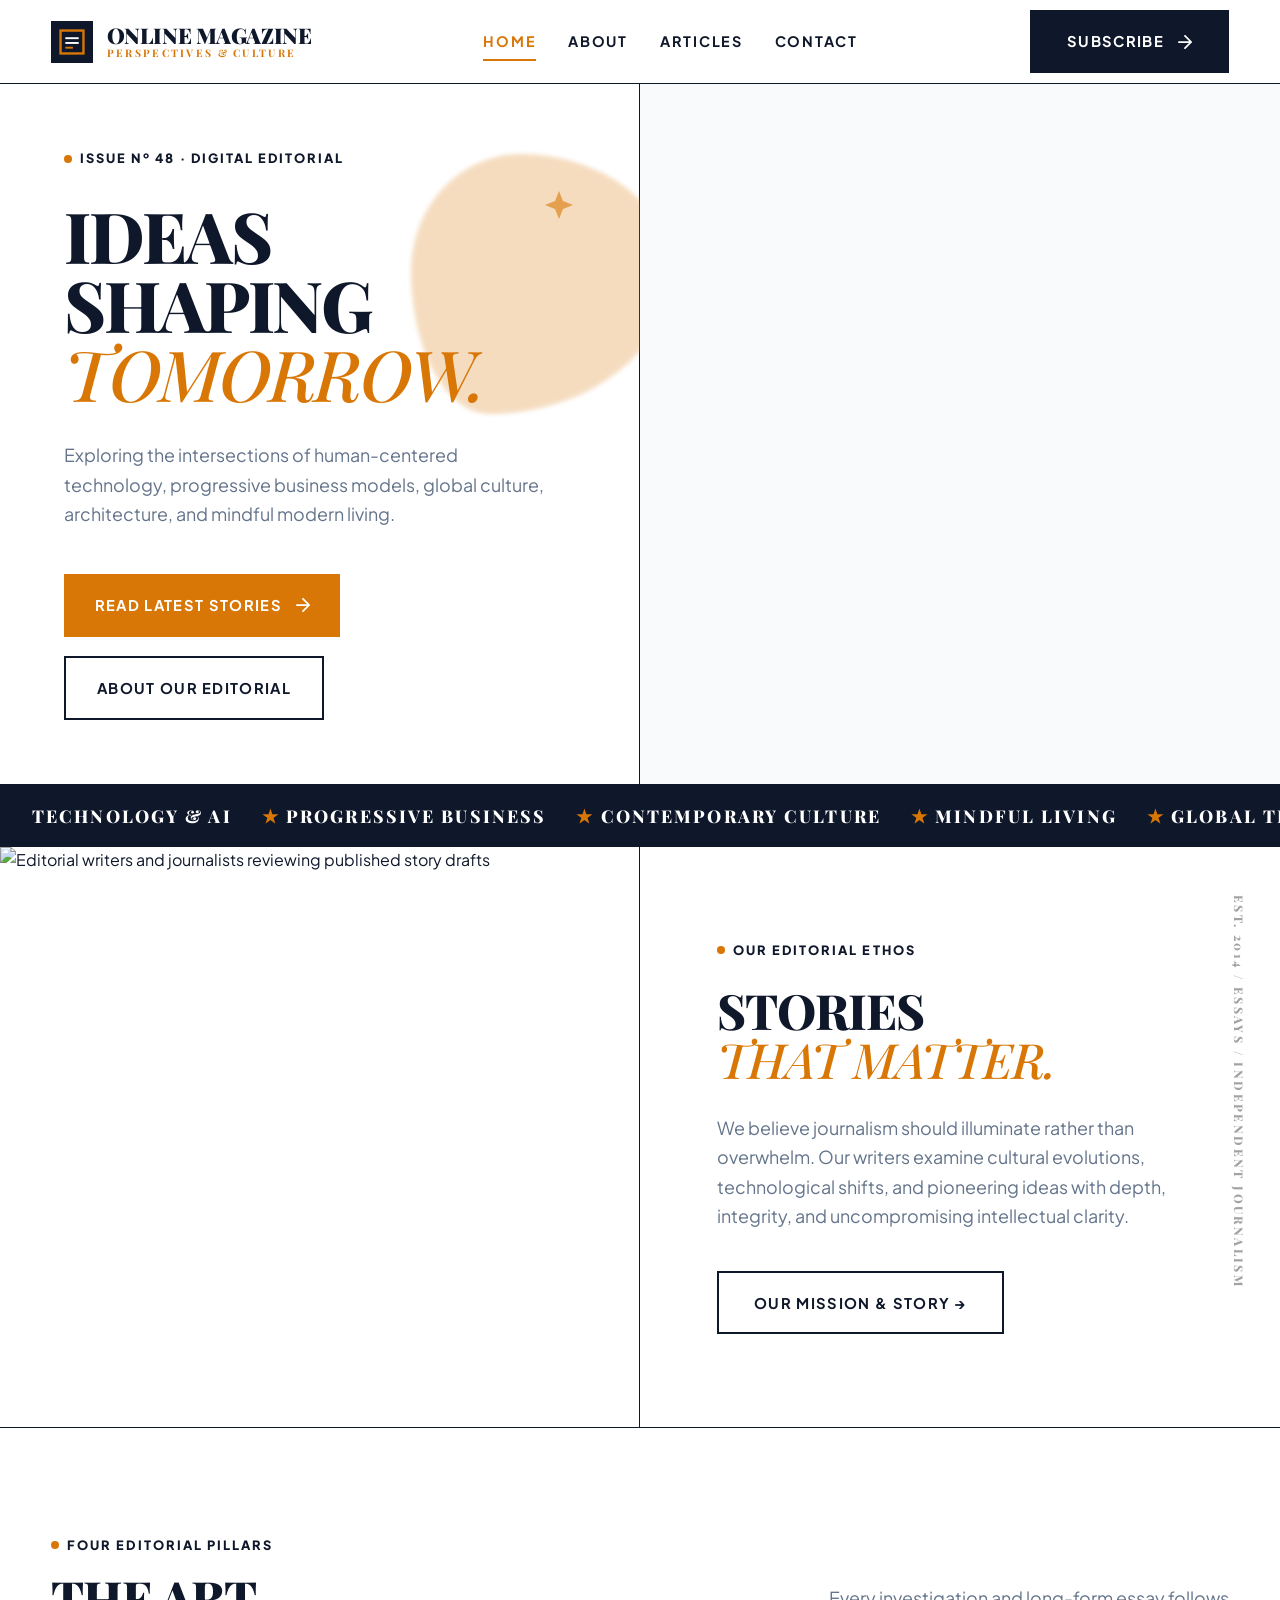
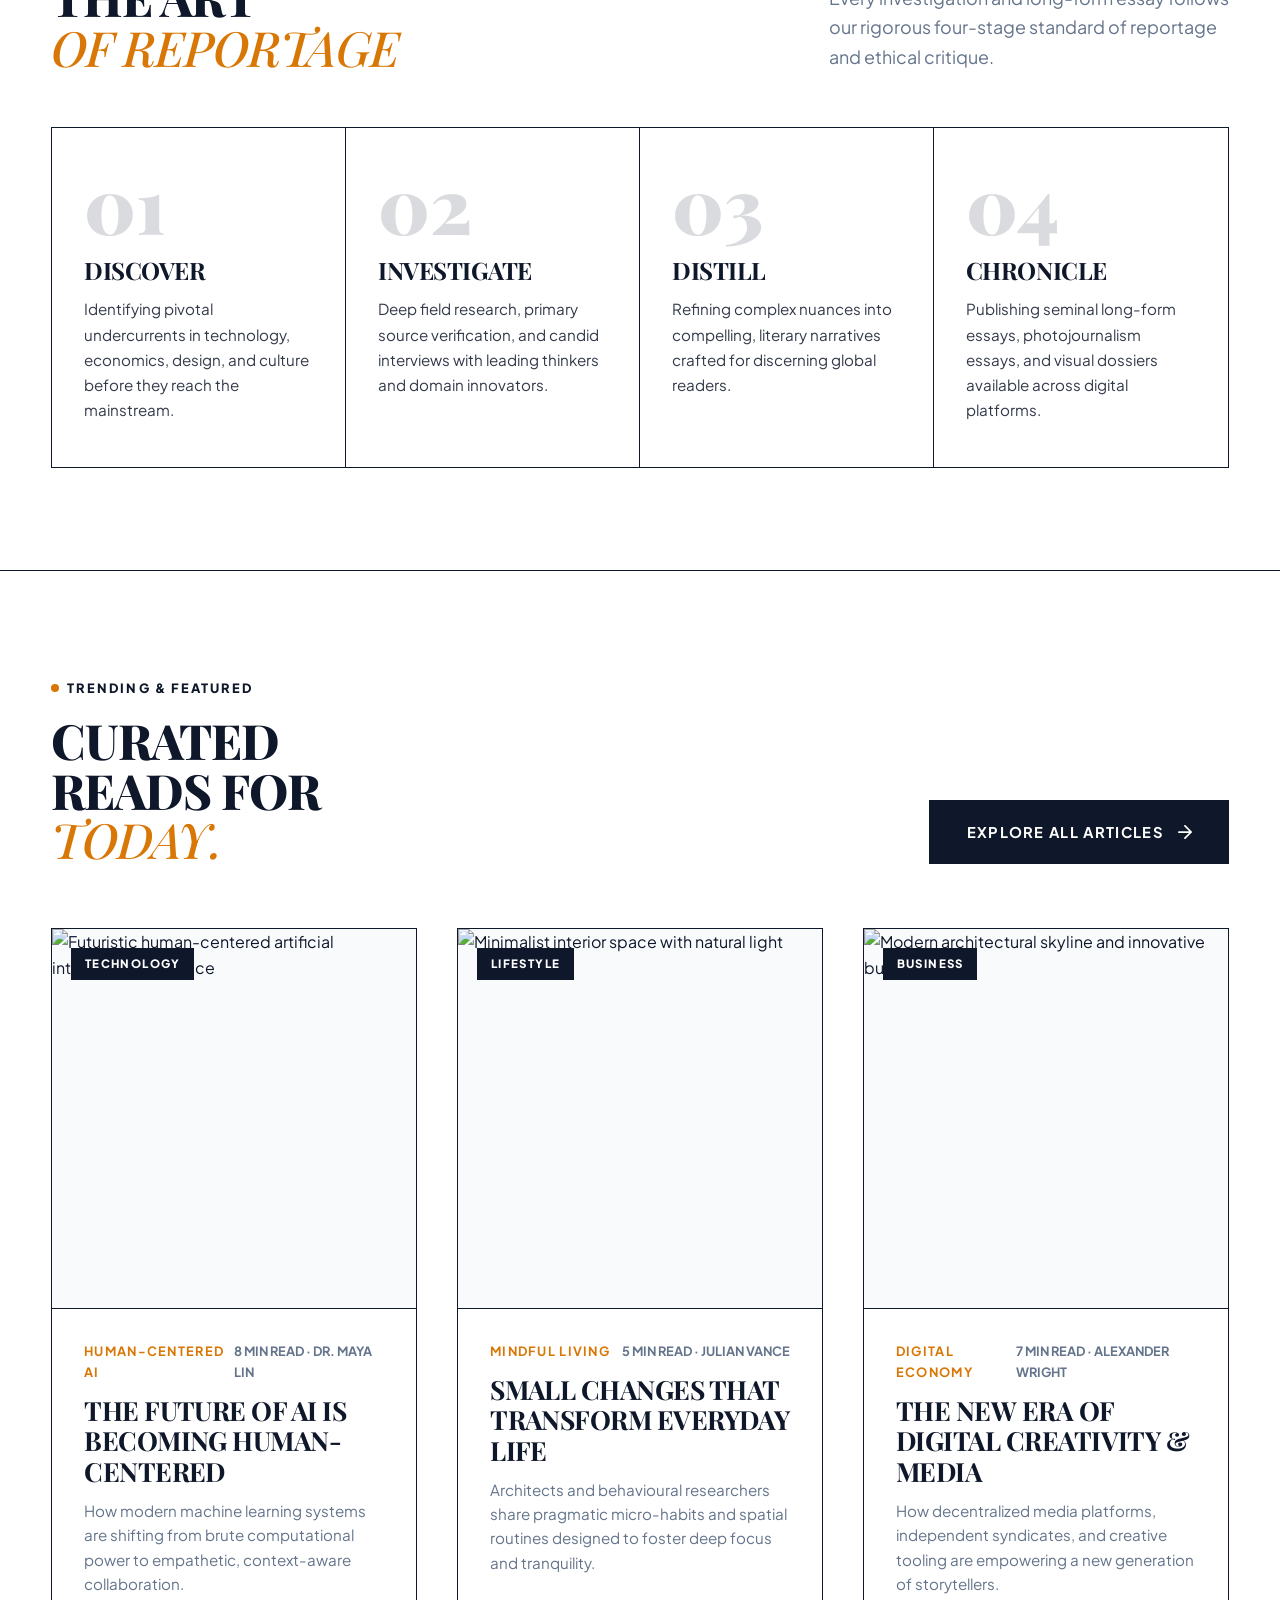
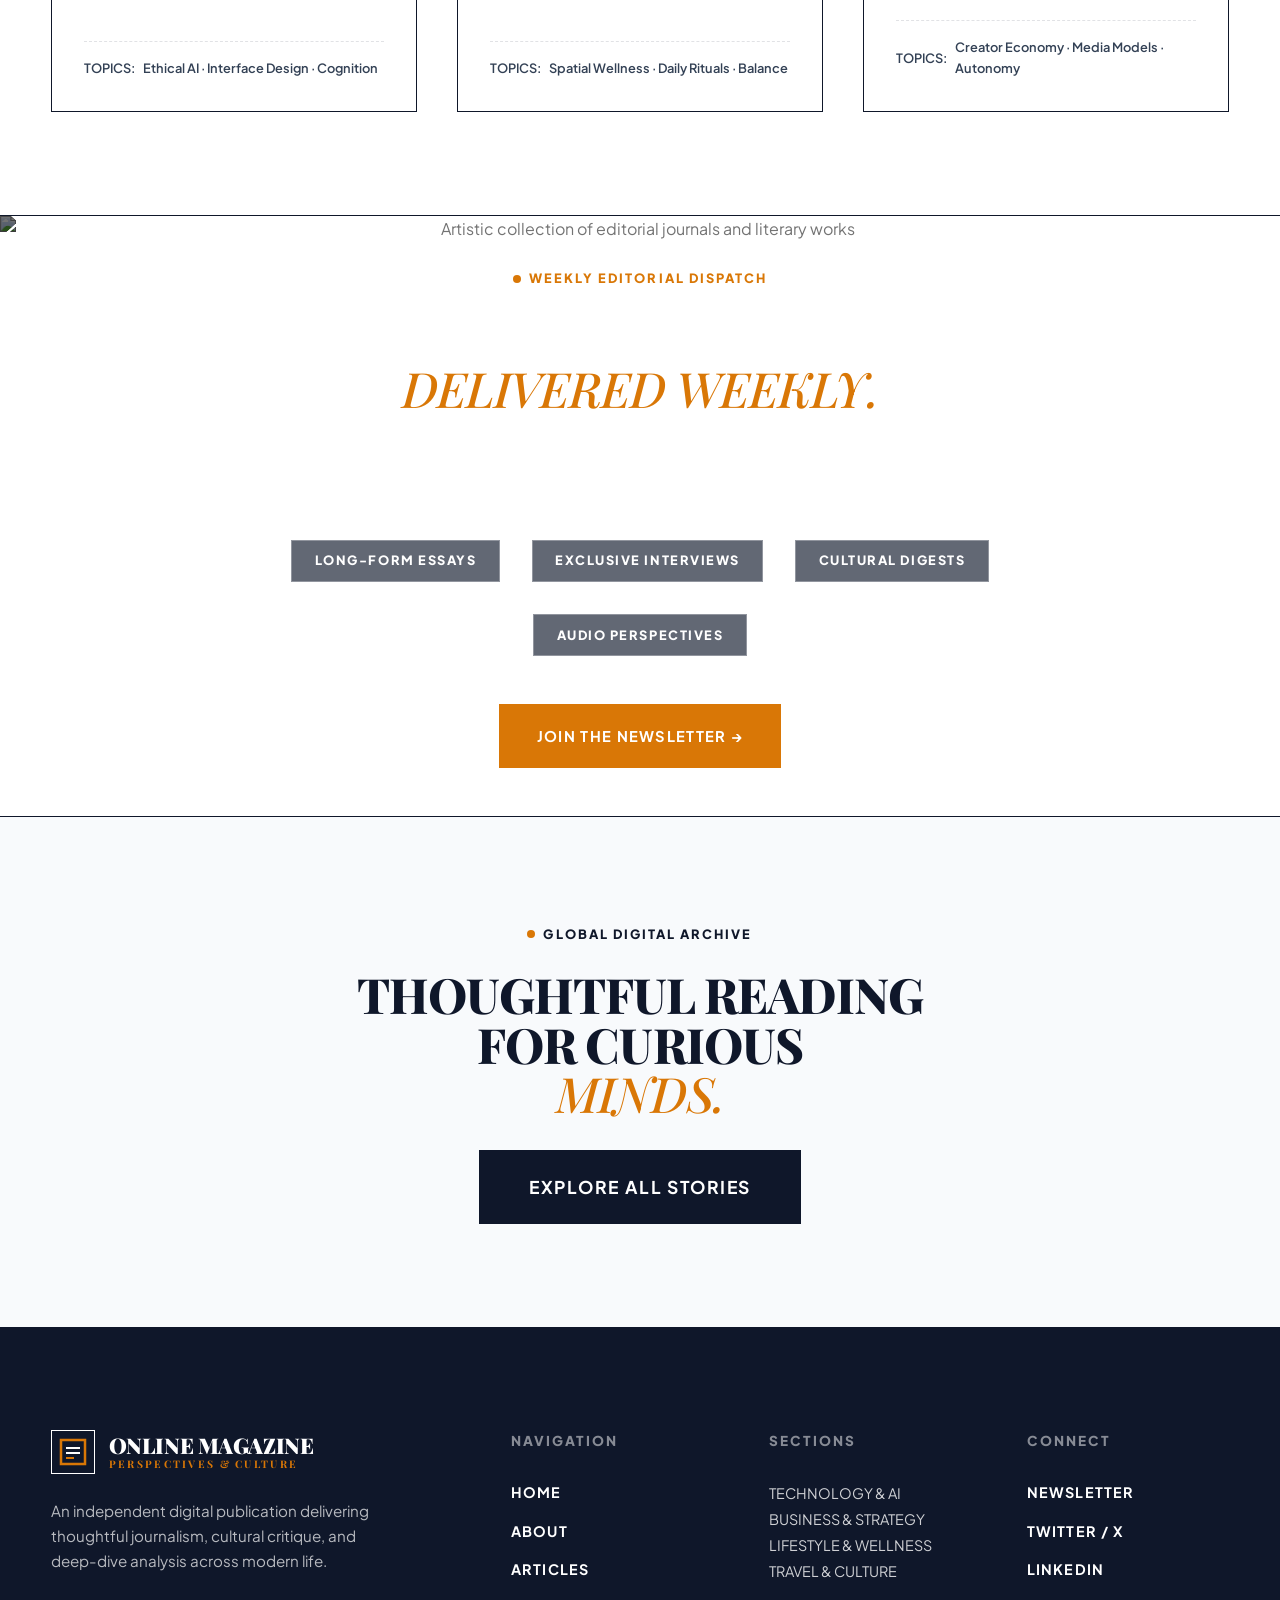
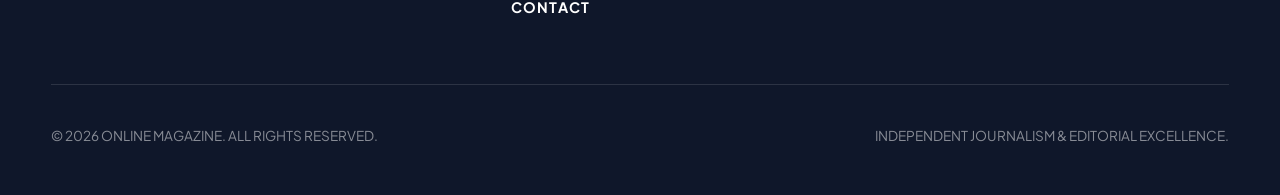
==== commit e2935412: "Fix UI issues: hero button sizing, responsive card alignment, brand typography, and navbar button vi" ====
--- a/index.html
+++ b/index.html
@@ -113,7 +113,7 @@
         Exploring the intersections of human-centered technology, progressive business models, global culture, architecture, and mindful modern living.
       </p>
 
-      <div style="display: flex; gap: 1.2rem; flex-wrap: wrap;">
+      <div class="split-hero-actions">
         <a href="beers.html" class="btn-primary btn-amber">
           READ LATEST STORIES
           <svg width="14" height="14" viewBox="0 0 16 16" fill="none" xmlns="http://www.w3.org/2000/svg">
@@ -358,9 +358,11 @@
               <line x1="15" y1="28" x2="23" y2="28" stroke="#D97706" stroke-width="2"/>
             </svg>
           </div>
-          <h2 class="footer-brand-title">ONLINE MAGAZINE</h2>
-        </div>
-        <div class="footer-tagline">PERSPECTIVES &amp; CULTURE.</div>
+          <div class="brand-title footer-brand-title">
+            ONLINE MAGAZINE
+            <span>PERSPECTIVES &amp; CULTURE</span>
+          </div>
+        </div>
         <p style="margin-top: 1.5rem; color: rgba(255,255,255,0.7); max-width: 320px; font-size: 0.95rem;">
           An independent digital publication delivering thoughtful journalism, cultural critique, and deep-dive analysis across modern life.
         </p>
--- a/assets/css/style.css
+++ b/assets/css/style.css
@@ -289,6 +289,28 @@
   color: #FFFFFF;
 }
 
+.split-hero-actions {
+  display: flex;
+  gap: 1.2rem;
+  flex-wrap: wrap;
+}
+
+.split-hero-actions .btn-primary,
+.split-hero-actions .btn-secondary {
+  min-width: 260px;
+  padding: 1.1rem 1.8rem;
+  justify-content: center;
+  text-align: center;
+}
+
+@media (max-width: 640px) {
+  .split-hero-actions .btn-primary,
+  .split-hero-actions .btn-secondary {
+    min-width: 100%;
+    width: 100%;
+  }
+}
+
 /* --------------------------------------------------------------------------
    3. GLOBAL HEADER & NAVIGATION
    -------------------------------------------------------------------------- */
@@ -1212,7 +1234,7 @@
 }
 
 .team-img-wrap {
-  height: 360px;
+  height: 380px;
   overflow: hidden;
   border-bottom: 1px solid var(--border-dark);
   filter: grayscale(20%);
@@ -1227,6 +1249,7 @@
   width: 100%;
   height: 100%;
   object-fit: cover;
+  object-position: center 18%;
 }
 
 .team-info {
@@ -1483,7 +1506,7 @@
 .footer-brand {
   display: flex;
   align-items: center;
-  gap: 1rem;
+  gap: 0.85rem;
   margin-bottom: 0.8rem;
 }
 
@@ -1494,18 +1517,15 @@
 }
 
 .footer-brand-title {
-  font-size: clamp(1.5rem, 2.5vw, 2.2rem);
-  line-height: 1.1;
-  margin-bottom: 0;
   color: #FFFFFF;
-  letter-spacing: -0.02em;
+}
+
+.footer-brand-title span {
+  color: var(--color-amber);
 }
 
 .footer-tagline {
-  font-family: var(--font-accent);
-  font-style: italic;
-  font-size: 1.2rem;
-  color: var(--color-amber);
+  display: none;
 }
 
 .footer-col-title {
@@ -1583,6 +1603,10 @@
     display: none;
   }
 
+  .header-actions .btn-primary {
+    display: none;
+  }
+
   .hamburger-btn {
     display: flex;
   }
@@ -1612,6 +1636,10 @@
     border-bottom: 1px solid var(--border-dark);
   }
 
+  .vertical-badge-text {
+    display: none;
+  }
+
   .contact-info-col {
     border-right: none;
     border-bottom: 1px solid var(--border-dark);
@@ -1636,6 +1664,20 @@
     grid-template-columns: repeat(2, 1fr);
   }
 
+  .featured-beers-grid .beer-card:last-child:nth-child(odd),
+  .team-card:last-child:nth-child(odd) {
+    grid-column: 1 / -1;
+    max-width: calc(50% - 1.25rem);
+    margin: 0 auto;
+    width: 100%;
+  }
+
+  .team-img-wrap {
+    height: auto;
+    aspect-ratio: 4 / 3.4;
+    max-height: 420px;
+  }
+
   .footer-top-grid {
     grid-template-columns: 1fr 1fr;
   }
@@ -1649,7 +1691,7 @@
   }
 }
 
-@media (max-width: 768px) {
+@media (max-width: 767px) {
   :root {
     --header-height: 72px;
   }
@@ -1659,6 +1701,13 @@
   .beers-catalog-grid,
   .team-grid {
     grid-template-columns: 1fr;
+  }
+
+  .featured-beers-grid .beer-card:last-child:nth-child(odd),
+  .team-card:last-child:nth-child(odd) {
+    grid-column: auto;
+    max-width: 100%;
+    margin: 0;
   }
 
   .process-card {
